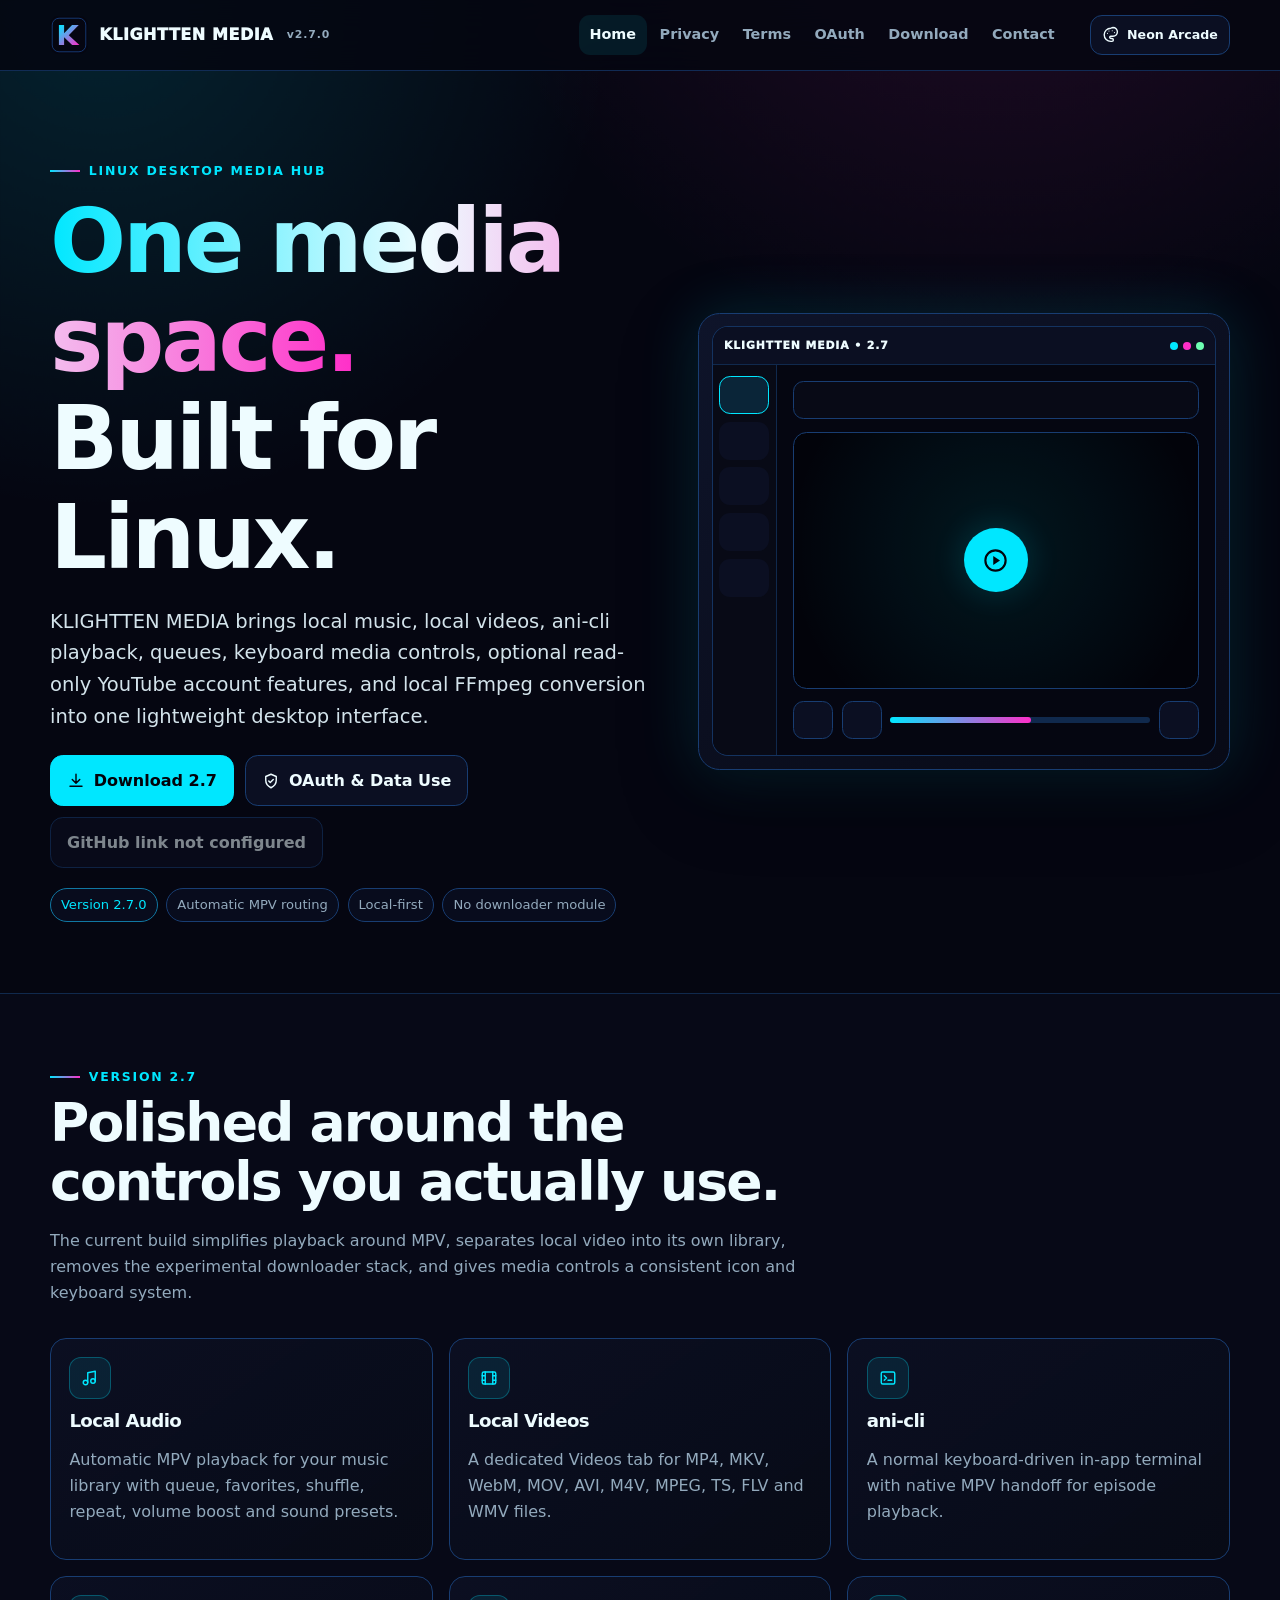
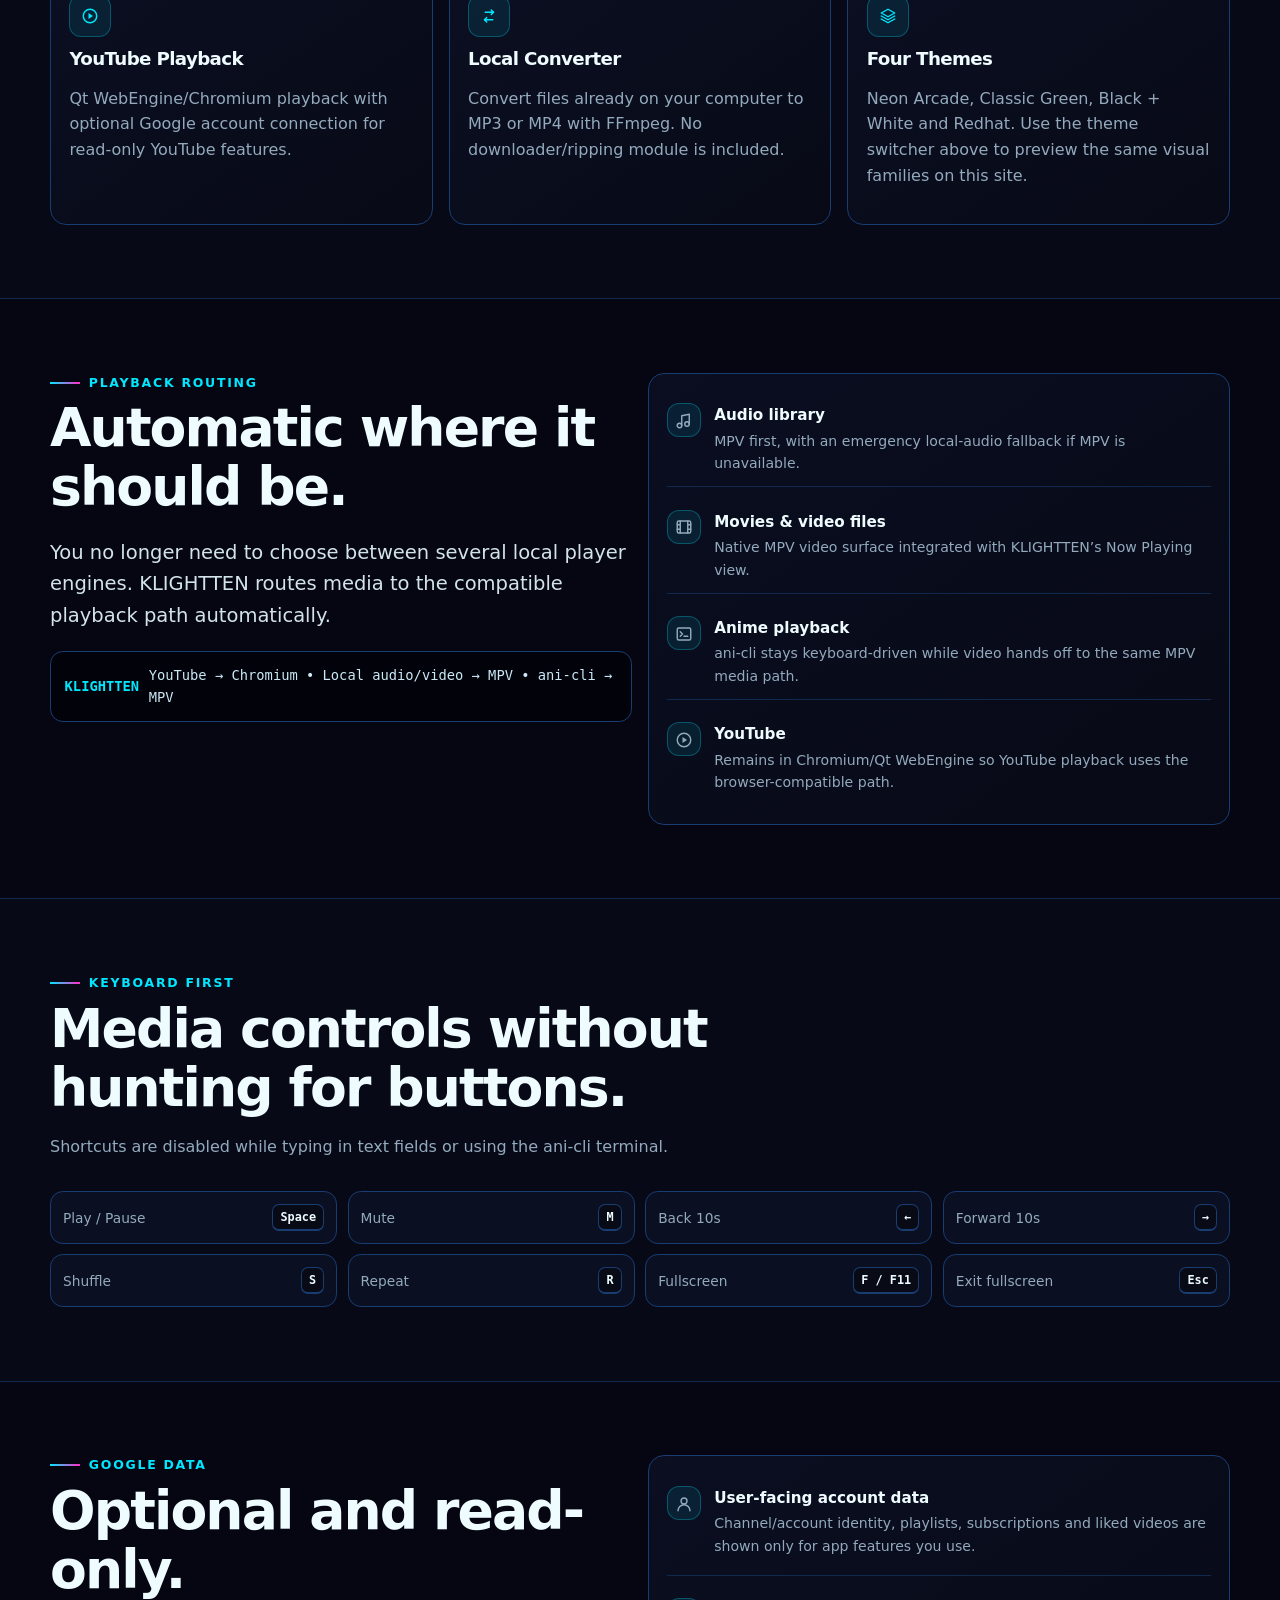
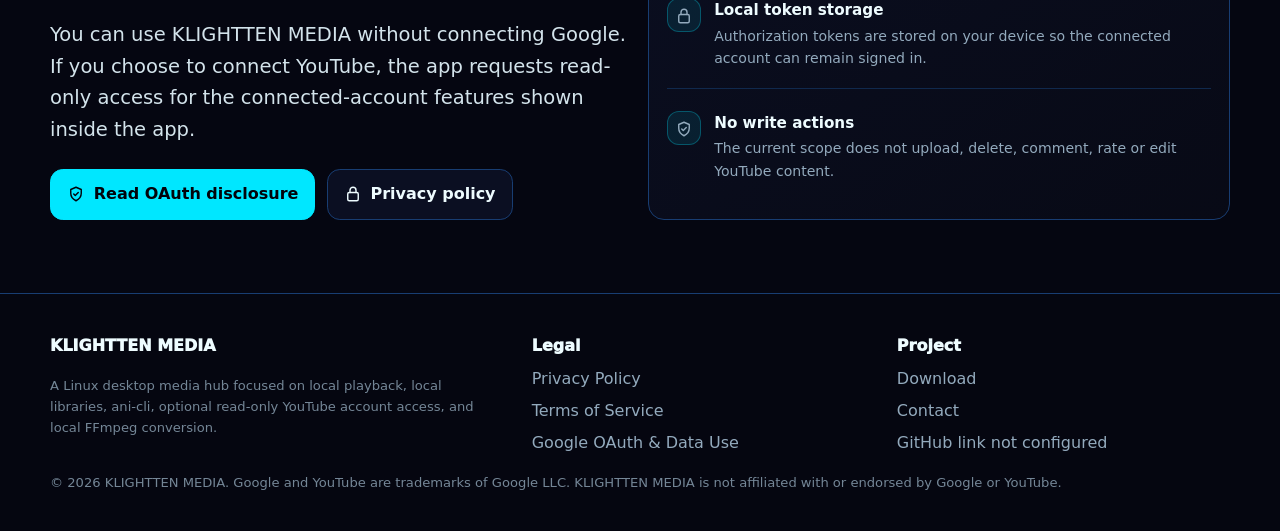
==== index.html @ 73dd24b2 "Publish KLIGHTTEN MEDIA 2.7 website" ====
<!doctype html>
<html lang="en" data-theme="neon-arcade">
<head>
  <meta charset="utf-8">
  <meta name="viewport" content="width=device-width,initial-scale=1">
  <meta name="description" content="KLIGHTTEN MEDIA 2.7 is a polished Linux desktop media hub for local audio/video, ani-cli, optional read-only YouTube account access, queues, themes and local FFmpeg conversion.">
  <meta name="theme-color" content="#00e7ff">
  <meta name="color-scheme" content="dark">
  <meta property="og:title" content="KLIGHTTEN MEDIA — Linux Desktop Media Hub">
  <meta property="og:description" content="KLIGHTTEN MEDIA 2.7 is a polished Linux desktop media hub for local audio/video, ani-cli, optional read-only YouTube account access, queues, themes and local FFmpeg conversion.">
  <meta property="og:type" content="website">
  <title>KLIGHTTEN MEDIA — Linux Desktop Media Hub</title>
  <link rel="icon" href="assets/logo.svg" type="image/svg+xml">
  <link rel="stylesheet" href="assets/style.css">
  <script src="assets/site-config.js"></script>
</head>
<body>
<a class="skip-link" href="#main">Skip to content</a>
<header class="site-header">
  <div class="container nav">
    <a class="brand" href="index.html"><img src="assets/logo.svg" alt=""><span>KLIGHTTEN MEDIA</span><small>v<span data-version>2.7.0</span></small></a>
    <nav class="nav-links" data-nav-links aria-label="Primary"><a href="index.html" aria-current="page">Home</a><a href="privacy/">Privacy</a><a href="terms/">Terms</a><a href="oauth/">OAuth</a><a href="download/">Download</a><a href="contact/">Contact</a></nav>
    <div class="header-actions">
      <div class="theme-wrap">
        <button class="theme-button" type="button" data-theme-button aria-expanded="false" aria-haspopup="true" title="Change theme">
          <span data-icon="palette"></span><span data-theme-label>Neon Arcade</span>
        </button>
        <div class="theme-menu" data-theme-menu role="radiogroup" aria-label="Website theme">
          <button class="theme-option" type="button" data-theme-option="neon-arcade" role="radio" aria-checked="true"><span class="theme-swatch" style="background:linear-gradient(135deg,#00e7ff,#ff2ec8)"></span><span><strong>Neon Arcade</strong><small>KLIGHTTEN default</small></span><span>01</span></button>
          <button class="theme-option" type="button" data-theme-option="classic-green" role="radio" aria-checked="false"><span class="theme-swatch" style="background:linear-gradient(135deg,#7dff6b,#d6ff6b)"></span><span><strong>Classic Green</strong><small>Terminal inspired</small></span><span>02</span></button>
          <button class="theme-option" type="button" data-theme-option="black-white" role="radio" aria-checked="false"><span class="theme-swatch" style="background:linear-gradient(135deg,#f5f5f5,#333)"></span><span><strong>Black + White</strong><small>Minimal contrast</small></span><span>03</span></button>
          <button class="theme-option" type="button" data-theme-option="redhat" role="radio" aria-checked="false"><span class="theme-swatch" style="background:linear-gradient(135deg,#ff4d59,#ff9c55)"></span><span><strong>Redhat</strong><small>Warm red accent</small></span><span>04</span></button>
        </div>
      </div>
      <button class="menu-btn" type="button" data-menu-button aria-label="Open navigation" aria-expanded="false"><span data-icon="menu"></span></button>
    </div>
  </div>
</header>
<main id="main">
<section class="hero">
  <div class="container hero-grid">
    <div data-reveal>
      <div class="eyebrow">Linux Desktop Media Hub</div>
      <h1><span class="gradient-text">One media space.</span><br>Built for Linux.</h1>
      <p class="lead">KLIGHTTEN MEDIA brings local music, local videos, ani-cli playback, queues, keyboard media controls, optional read-only YouTube account features, and local FFmpeg conversion into one lightweight desktop interface.</p>
      <div class="actions">
        <a class="btn primary" href="download/"><span data-icon="download"></span><span>Download 2.7</span></a>
        <a class="btn" href="oauth/"><span data-icon="shield"></span><span>OAuth &amp; Data Use</span></a>
        <a class="btn" data-github data-github-label="GitHub link not configured" aria-disabled="true"><span data-icon="github"></span><span>GitHub</span></a>
      </div>
      <div class="status-row">
        <span class="pill version">Version 2.7.0</span>
        <span class="pill">Automatic MPV routing</span>
        <span class="pill">Local-first</span>
        <span class="pill">No downloader module</span>
      </div>
    </div>
    <div class="app-preview" data-reveal aria-label="Stylized preview of KLIGHTTEN MEDIA">
      <div class="preview-window">
        <div class="preview-title"><div class="preview-brand">KLIGHTTEN MEDIA • 2.7</div><div class="preview-dots"><span></span><span></span><span></span></div></div>
        <div class="preview-body">
          <div class="preview-side"><span></span><span></span><span></span><span></span><span></span></div>
          <div class="preview-main">
            <div class="preview-search"></div>
            <div class="preview-media"><div class="preview-play"><span data-icon="play"></span></div></div>
            <div class="preview-controls"><div class="preview-control"></div><div class="preview-control"></div><div class="preview-progress"></div><div class="preview-control"></div></div>
          </div>
        </div>
      </div>
    </div>
  </div>
</section>

<section class="section alt">
  <div class="container">
    <div class="section-head" data-reveal><div class="eyebrow">Version 2.7</div><h2>Polished around the controls you actually use.</h2><p>The current build simplifies playback around MPV, separates local video into its own library, removes the experimental downloader stack, and gives media controls a consistent icon and keyboard system.</p></div>
    <div class="grid-3">
      <article class="card feature" data-reveal><div class="feature-icon"><span data-icon="music"></span></div><h3>Local Audio</h3><p>Automatic MPV playback for your music library with queue, favorites, shuffle, repeat, volume boost and sound presets.</p></article>
      <article class="card feature" data-reveal><div class="feature-icon"><span data-icon="film"></span></div><h3>Local Videos</h3><p>A dedicated Videos tab for MP4, MKV, WebM, MOV, AVI, M4V, MPEG, TS, FLV and WMV files.</p></article>
      <article class="card feature" data-reveal><div class="feature-icon"><span data-icon="terminal"></span></div><h3>ani-cli</h3><p>A normal keyboard-driven in-app terminal with native MPV handoff for episode playback.</p></article>
      <article class="card feature" data-reveal><div class="feature-icon"><span data-icon="play"></span></div><h3>YouTube Playback</h3><p>Qt WebEngine/Chromium playback with optional Google account connection for read-only YouTube features.</p></article>
      <article class="card feature" data-reveal><div class="feature-icon"><span data-icon="convert"></span></div><h3>Local Converter</h3><p>Convert files already on your computer to MP3 or MP4 with FFmpeg. No downloader/ripping module is included.</p></article>
      <article class="card feature" data-reveal><div class="feature-icon"><span data-icon="layers"></span></div><h3>Four Themes</h3><p>Neon Arcade, Classic Green, Black + White and Redhat. Use the theme switcher above to preview the same visual families on this site.</p></article>
    </div>
  </div>
</section>

<section class="section">
  <div class="container grid-2">
    <div data-reveal>
      <div class="eyebrow">Playback routing</div>
      <h2>Automatic where it should be.</h2>
      <p class="lead">You no longer need to choose between several local player engines. KLIGHTTEN routes media to the compatible playback path automatically.</p>
      <div class="command-bar"><span class="prompt">KLIGHTTEN</span><span>YouTube → Chromium • Local audio/video → MPV • ani-cli → MPV</span></div>
    </div>
    <div class="card feature-list" data-reveal>
      <div class="feature-line"><div class="mini-icon"><span data-icon="music"></span></div><div><strong>Audio library</strong><span>MPV first, with an emergency local-audio fallback if MPV is unavailable.</span></div></div>
      <div class="feature-line"><div class="mini-icon"><span data-icon="film"></span></div><div><strong>Movies &amp; video files</strong><span>Native MPV video surface integrated with KLIGHTTEN’s Now Playing view.</span></div></div>
      <div class="feature-line"><div class="mini-icon"><span data-icon="terminal"></span></div><div><strong>Anime playback</strong><span>ani-cli stays keyboard-driven while video hands off to the same MPV media path.</span></div></div>
      <div class="feature-line"><div class="mini-icon"><span data-icon="play"></span></div><div><strong>YouTube</strong><span>Remains in Chromium/Qt WebEngine so YouTube playback uses the browser-compatible path.</span></div></div>
    </div>
  </div>
</section>

<section class="section alt">
  <div class="container">
    <div class="section-head" data-reveal><div class="eyebrow">Keyboard first</div><h2>Media controls without hunting for buttons.</h2><p>Shortcuts are disabled while typing in text fields or using the ani-cli terminal.</p></div>
    <div class="keyboard-grid" data-reveal>
      <div class="key-card"><span>Play / Pause</span><kbd>Space</kbd></div>
      <div class="key-card"><span>Mute</span><kbd>M</kbd></div>
      <div class="key-card"><span>Back 10s</span><kbd>←</kbd></div>
      <div class="key-card"><span>Forward 10s</span><kbd>→</kbd></div>
      <div class="key-card"><span>Shuffle</span><kbd>S</kbd></div>
      <div class="key-card"><span>Repeat</span><kbd>R</kbd></div>
      <div class="key-card"><span>Fullscreen</span><kbd>F / F11</kbd></div>
      <div class="key-card"><span>Exit fullscreen</span><kbd>Esc</kbd></div>
    </div>
  </div>
</section>

<section class="section">
  <div class="container grid-2">
    <div data-reveal><div class="eyebrow">Google data</div><h2>Optional and read-only.</h2><p class="lead">You can use KLIGHTTEN MEDIA without connecting Google. If you choose to connect YouTube, the app requests read-only access for the connected-account features shown inside the app.</p><div class="actions"><a class="btn primary" href="oauth/"><span data-icon="shield"></span><span>Read OAuth disclosure</span></a><a class="btn" href="privacy/"><span data-icon="lock"></span><span>Privacy policy</span></a></div></div>
    <div class="card feature-list" data-reveal>
      <div class="feature-line"><div class="mini-icon"><span data-icon="user"></span></div><div><strong>User-facing account data</strong><span>Channel/account identity, playlists, subscriptions and liked videos are shown only for app features you use.</span></div></div>
      <div class="feature-line"><div class="mini-icon"><span data-icon="lock"></span></div><div><strong>Local token storage</strong><span>Authorization tokens are stored on your device so the connected account can remain signed in.</span></div></div>
      <div class="feature-line"><div class="mini-icon"><span data-icon="shield"></span></div><div><strong>No write actions</strong><span>The current scope does not upload, delete, comment, rate or edit YouTube content.</span></div></div>
    </div>
  </div>
</section>
</main>
<footer class="site-footer">
  <div class="container footer-grid">
    <div><div class="footer-title">KLIGHTTEN MEDIA</div><div class="footer-small">A Linux desktop media hub focused on local playback, local libraries, ani-cli, optional read-only YouTube account access, and local FFmpeg conversion.</div></div>
    <div><div class="footer-title">Legal</div><div class="footer-links"><a href="privacy/">Privacy Policy</a><a href="terms/">Terms of Service</a><a href="oauth/">Google OAuth &amp; Data Use</a></div></div>
    <div><div class="footer-title">Project</div><div class="footer-links"><a href="download/">Download</a><a href="contact/">Contact</a><a data-github data-github-label="GitHub link not configured" aria-disabled="true">GitHub</a></div></div>
  </div>
  <div class="container footer-small">© <span data-year></span> KLIGHTTEN MEDIA. Google and YouTube are trademarks of Google LLC. KLIGHTTEN MEDIA is not affiliated with or endorsed by Google or YouTube.</div>
</footer><script src="assets/site.js"></script>
</body>
</html>
---- assets/style.css ----
:root{
  color-scheme:dark;
  --max:1180px;
  --bg:#050611;--bg-soft:#080a16;--surface:#0b0f22;--surface-2:#0e142a;
  --text:#eefcff;--muted:#93aabd;--line:#183d72;--line-soft:#10294d;
  --accent:#00e7ff;--accent-2:#ff2ec8;--accent-fg:#02030b;
  --good:#6dffb2;--warn:#ffbd66;--danger:#ff6f91;
  --shadow:0 24px 80px rgba(0,0,0,.32);
  --glow:rgba(0,231,255,.16);
}
:root[data-theme="classic-green"]{
  --bg:#020904;--bg-soft:#061008;--surface:#08170c;--surface-2:#0b2010;
  --text:#eaffea;--muted:#8eb99a;--line:#1d6131;--line-soft:#10371c;
  --accent:#7dff6b;--accent-2:#d6ff6b;--accent-fg:#031005;--glow:rgba(125,255,107,.13)
}
:root[data-theme="black-white"]{
  color-scheme:dark;
  --bg:#050505;--bg-soft:#090909;--surface:#111;--surface-2:#171717;
  --text:#f5f5f5;--muted:#aaa;--line:#3b3b3b;--line-soft:#252525;
  --accent:#f5f5f5;--accent-2:#9b9b9b;--accent-fg:#050505;--glow:rgba(255,255,255,.08)
}
:root[data-theme="redhat"]{
  --bg:#090304;--bg-soft:#120608;--surface:#19090c;--surface-2:#220c10;
  --text:#fff1f2;--muted:#c29ba0;--line:#6f222d;--line-soft:#42151c;
  --accent:#ff4d59;--accent-2:#ff9c55;--accent-fg:#120204;--glow:rgba(255,77,89,.14)
}
*{box-sizing:border-box}
html{scroll-behavior:smooth;background:var(--bg)}
body{
  margin:0;color:var(--text);font-family:Inter,ui-sans-serif,system-ui,-apple-system,BlinkMacSystemFont,"Segoe UI",sans-serif;
  line-height:1.62;background:
    radial-gradient(circle at 78% -5%,color-mix(in srgb,var(--accent-2) 13%,transparent),transparent 34rem),
    radial-gradient(circle at 8% 0%,color-mix(in srgb,var(--accent) 13%,transparent),transparent 32rem),
    var(--bg);
  transition:background-color .22s ease,color .22s ease
}
button,input,select,textarea{font:inherit}
a{color:var(--accent);text-decoration:none}
a:hover{text-decoration:none}
img,svg{display:block}
svg{width:1.1em;height:1.1em;fill:none;stroke:currentColor;stroke-width:1.9;stroke-linecap:round;stroke-linejoin:round}
.container{width:min(var(--max),calc(100% - 2rem));margin:auto}
.skip-link{position:absolute;left:-9999px;top:0;background:var(--accent);color:var(--accent-fg);padding:.65rem .9rem;z-index:100}
.skip-link:focus{left:1rem;top:1rem}
.site-header{
  position:sticky;top:0;z-index:40;border-bottom:1px solid color-mix(in srgb,var(--line) 70%,transparent);
  background:color-mix(in srgb,var(--bg) 86%,transparent);backdrop-filter:blur(18px)
}
.nav{min-height:70px;display:flex;align-items:center;gap:1rem}
.brand{display:flex;align-items:center;gap:.7rem;color:var(--text);font-weight:950;letter-spacing:.035em;white-space:nowrap}
.brand img{width:38px;height:38px}
.brand small{font-weight:750;font-size:.68rem;color:var(--muted);letter-spacing:.08em;margin-left:.15rem}
.nav-links{margin-left:auto;display:flex;align-items:center;gap:.15rem}
.nav-links a{color:var(--muted);padding:.5rem .66rem;border-radius:.7rem;font-size:.9rem;font-weight:720}
.nav-links a:hover,.nav-links a[aria-current="page"]{background:color-mix(in srgb,var(--accent) 9%,transparent);color:var(--text)}
.header-actions{display:flex;align-items:center;gap:.55rem;margin-left:.55rem}
.icon-button,.menu-btn,.theme-button{
  border:1px solid var(--line);background:var(--surface);color:var(--text);min-height:40px;border-radius:.75rem;
  display:inline-flex;align-items:center;justify-content:center;gap:.45rem;padding:.5rem .7rem;font-weight:800;cursor:pointer
}
.icon-button:hover,.menu-btn:hover,.theme-button:hover{border-color:var(--accent);color:var(--accent)}
.menu-btn{display:none;width:42px;padding:0}
.theme-wrap{position:relative}
.theme-button span:last-child{font-size:.79rem}
.theme-menu{
  position:absolute;right:0;top:calc(100% + .6rem);width:244px;padding:.6rem;border:1px solid var(--line);
  border-radius:1rem;background:color-mix(in srgb,var(--surface) 96%,transparent);box-shadow:var(--shadow);
  display:none;z-index:60
}
.theme-menu.open{display:grid;gap:.35rem}
.theme-option{
  display:grid;grid-template-columns:24px 1fr auto;align-items:center;gap:.65rem;width:100%;padding:.62rem;
  border:1px solid transparent;border-radius:.72rem;background:transparent;color:var(--text);text-align:left;cursor:pointer
}
.theme-option:hover,.theme-option.selected{background:color-mix(in srgb,var(--accent) 9%,transparent);border-color:color-mix(in srgb,var(--accent) 32%,transparent)}
.theme-swatch{width:22px;height:22px;border-radius:.45rem;border:1px solid rgba(255,255,255,.15)}
.theme-option small{color:var(--muted)}
.hero{padding:5.6rem 0 4.4rem}
.hero-grid{display:grid;grid-template-columns:1.06fr .94fr;gap:3rem;align-items:center}
.eyebrow{display:flex;align-items:center;gap:.55rem;color:var(--accent);font-size:.78rem;font-weight:900;letter-spacing:.14em;text-transform:uppercase}
.eyebrow:before{content:"";width:30px;height:2px;background:linear-gradient(90deg,var(--accent),var(--accent-2))}
h1,h2,h3{line-height:1.1;letter-spacing:-.035em}
h1{font-size:clamp(3.25rem,7vw,6.4rem);margin:.7rem 0 1rem}
h2{font-size:clamp(2rem,4.5vw,3.35rem);margin:.4rem 0 .9rem}
h3{font-size:1.14rem;margin:.15rem 0 .45rem}
.gradient-text{background:linear-gradient(90deg,var(--accent),var(--text) 46%,var(--accent-2));-webkit-background-clip:text;background-clip:text;color:transparent}
.lead{font-size:clamp(1.02rem,2vw,1.22rem);color:color-mix(in srgb,var(--text) 70%,var(--muted));max-width:760px}
.actions{display:flex;flex-wrap:wrap;gap:.7rem;margin-top:1.45rem}
.btn{
  min-height:44px;padding:.72rem 1rem;border:1px solid var(--line);border-radius:.8rem;background:var(--surface);
  color:var(--text);font-weight:850;display:inline-flex;align-items:center;justify-content:center;gap:.55rem;transition:.16s ease
}
.btn:hover{border-color:var(--accent);color:var(--accent);transform:translateY(-1px)}
.btn.primary{background:var(--accent);border-color:var(--accent);color:var(--accent-fg)}
.btn.primary:hover{color:var(--accent-fg);filter:brightness(1.06)}
.btn.disabled,.btn[aria-disabled="true"]{opacity:.52;pointer-events:none;transform:none}
.btn svg,.feature-icon svg,.mini-icon svg{width:18px;height:18px}
.status-row{display:flex;gap:.55rem;flex-wrap:wrap;margin-top:1.2rem}
.pill{padding:.36rem .62rem;border:1px solid var(--line);border-radius:999px;color:var(--muted);font-size:.82rem;background:color-mix(in srgb,var(--surface) 72%,transparent)}
.pill.version{color:var(--accent);border-color:color-mix(in srgb,var(--accent) 34%,var(--line))}
.app-preview{
  border:1px solid var(--line);border-radius:1.35rem;padding:.8rem;background:linear-gradient(145deg,var(--surface-2),var(--bg-soft));
  box-shadow:var(--shadow),0 0 60px var(--glow);transform:perspective(1100px) rotateY(-2deg) rotateX(1deg)
}
.preview-window{overflow:hidden;border:1px solid color-mix(in srgb,var(--line) 82%,transparent);border-radius:1rem;background:var(--bg)}
.preview-title{height:38px;display:flex;align-items:center;justify-content:space-between;padding:0 .7rem;border-bottom:1px solid var(--line-soft);background:var(--surface)}
.preview-brand{font-size:.68rem;font-weight:950;letter-spacing:.08em}
.preview-dots{display:flex;gap:.3rem}.preview-dots span{width:8px;height:8px;border-radius:50%;background:var(--accent)}.preview-dots span:nth-child(2){background:var(--accent-2)}.preview-dots span:nth-child(3){background:var(--good)}
.preview-body{display:grid;grid-template-columns:64px 1fr;min-height:390px}
.preview-side{padding:.65rem .42rem;border-right:1px solid var(--line-soft);background:var(--bg-soft);display:grid;align-content:start;gap:.48rem}
.preview-side span{height:38px;border-radius:.7rem;background:var(--surface)}
.preview-side span:first-child{border:1px solid var(--accent);background:color-mix(in srgb,var(--accent) 10%,var(--surface))}
.preview-main{padding:1rem;display:grid;grid-template-rows:auto 1fr auto;gap:.8rem}
.preview-search{height:38px;border:1px solid var(--line);background:var(--bg-soft);border-radius:.65rem}
.preview-media{border:1px solid var(--line);border-radius:.85rem;background:radial-gradient(circle at 50% 45%,color-mix(in srgb,var(--accent) 9%,transparent),transparent 13rem),#02030a;display:grid;place-items:center;min-height:220px}
.preview-play{width:64px;height:64px;border-radius:50%;background:var(--accent);color:var(--accent-fg);display:grid;place-items:center;box-shadow:0 0 34px var(--glow)}
.preview-play svg{width:27px;height:27px}
.preview-controls{display:grid;grid-template-columns:40px 40px 1fr 40px;gap:.55rem;align-items:center}
.preview-control{height:38px;border:1px solid var(--line);border-radius:.65rem;background:var(--surface)}
.preview-progress{height:6px;border-radius:99px;background:var(--line-soft);position:relative}.preview-progress:after{content:"";position:absolute;inset:0 46% 0 0;border-radius:inherit;background:linear-gradient(90deg,var(--accent),var(--accent-2))}
.section{padding:4.6rem 0}
.section.alt{background:color-mix(in srgb,var(--surface) 37%,transparent);border-top:1px solid var(--line-soft);border-bottom:1px solid var(--line-soft)}
.section-head{max-width:780px;margin-bottom:2rem}
.section-head p,.card p,.muted{color:var(--muted)}
.grid-2{display:grid;grid-template-columns:repeat(2,minmax(0,1fr));gap:1rem}
.grid-3{display:grid;grid-template-columns:repeat(3,minmax(0,1fr));gap:1rem}
.grid-4{display:grid;grid-template-columns:repeat(4,minmax(0,1fr));gap:1rem}
.card{
  border:1px solid var(--line);border-radius:1rem;padding:1.15rem;background:linear-gradient(145deg,color-mix(in srgb,var(--surface) 92%,transparent),color-mix(in srgb,var(--bg-soft) 94%,transparent));
  min-width:0
}
.card.feature{transition:.16s ease}.card.feature:hover{transform:translateY(-2px);border-color:color-mix(in srgb,var(--accent) 46%,var(--line));box-shadow:0 15px 40px rgba(0,0,0,.14)}
.feature-icon,.mini-icon{width:42px;height:42px;border-radius:.75rem;display:grid;place-items:center;background:color-mix(in srgb,var(--accent) 9%,transparent);border:1px solid color-mix(in srgb,var(--accent) 28%,transparent);color:var(--accent);margin-bottom:.75rem}
.mini-icon{width:34px;height:34px;margin:0;flex:0 0 34px}
.feature-list{display:grid;gap:.7rem}
.feature-line{display:flex;gap:.8rem;align-items:flex-start;padding:.7rem 0;border-bottom:1px solid var(--line-soft)}
.feature-line:last-child{border-bottom:0}
.feature-line strong{display:block;font-size:.95rem}.feature-line span{display:block;color:var(--muted);font-size:.88rem;margin-top:.1rem}
.command-bar{display:flex;align-items:center;gap:.6rem;padding:.75rem .85rem;background:#02030a;border:1px solid var(--line);border-radius:.8rem;color:#cae8f5;font-family:"DejaVu Sans Mono",ui-monospace,monospace;font-size:.86rem;overflow:auto}
.command-bar .prompt{color:var(--accent);font-weight:900}
.keyboard-grid{display:grid;grid-template-columns:repeat(4,minmax(0,1fr));gap:.65rem}
.key-card{display:flex;align-items:center;justify-content:space-between;gap:.7rem;border:1px solid var(--line);border-radius:.8rem;padding:.75rem;background:var(--surface)}
.key-card span{color:var(--muted);font-size:.86rem}
kbd{font:850 .74rem "DejaVu Sans Mono",ui-monospace,monospace;padding:.3rem .45rem;border:1px solid var(--line);border-bottom-width:2px;border-radius:.45rem;background:var(--bg-soft);color:var(--text);white-space:nowrap}
.notice,.warning,.info{border-radius:1rem;padding:1rem 1.1rem;margin:1rem 0;border:1px solid var(--line)}
.notice{background:color-mix(in srgb,var(--good) 6%,var(--surface));border-color:color-mix(in srgb,var(--good) 28%,var(--line))}
.warning{background:color-mix(in srgb,var(--warn) 7%,var(--surface));border-color:color-mix(in srgb,var(--warn) 30%,var(--line))}
.info{background:color-mix(in srgb,var(--accent) 6%,var(--surface));border-color:color-mix(in srgb,var(--accent) 28%,var(--line))}
.page-hero{padding:4.6rem 0 2.5rem;border-bottom:1px solid var(--line-soft)}
.page-hero h1{font-size:clamp(2.8rem,7vw,5.1rem);margin:.45rem 0}
.page-hero p{max-width:790px;color:var(--muted);font-size:1.05rem}
.breadcrumb{display:flex;align-items:center;gap:.4rem;color:var(--muted);font-size:.84rem;margin-bottom:.8rem}.breadcrumb a{color:var(--muted)}.breadcrumb a:hover{color:var(--accent)}
.prose{max-width:880px;margin:0 auto;padding:3rem 0 5rem}
.prose h2{margin-top:2.45rem;font-size:1.75rem}
.prose h3{margin-top:1.55rem}
.prose p,.prose li{color:color-mix(in srgb,var(--text) 72%,var(--muted))}
.prose strong{color:var(--text)}
.prose a{text-decoration:underline;text-decoration-color:color-mix(in srgb,var(--accent) 45%,transparent);text-underline-offset:3px}
.prose ul,.prose ol{padding-left:1.35rem}
.meta{display:flex;gap:.55rem;flex-wrap:wrap;margin-top:1rem}
.table-wrap{overflow:auto;border:1px solid var(--line);border-radius:.9rem}
table{width:100%;border-collapse:collapse;min-width:680px}
th,td{text-align:left;padding:.82rem;border-bottom:1px solid var(--line-soft);vertical-align:top}
th{background:var(--surface);font-size:.86rem}td{color:var(--muted)}
.download-hero-card{display:grid;grid-template-columns:1fr auto;gap:1rem;align-items:center;padding:1.25rem;border:1px solid var(--line);border-radius:1rem;background:var(--surface)}
.download-meta{display:flex;gap:.45rem;flex-wrap:wrap;margin-top:.65rem}
.hash-row{display:grid;grid-template-columns:1fr auto;gap:.6rem;align-items:center;margin-top:.8rem}
.hash{overflow:auto;padding:.65rem .75rem;border:1px solid var(--line);border-radius:.65rem;background:#02030a;color:var(--muted);font:.72rem "DejaVu Sans Mono",ui-monospace,monospace;white-space:nowrap}
.site-footer{border-top:1px solid var(--line);padding:2.4rem 0;background:color-mix(in srgb,var(--bg) 94%,#000)}
.footer-grid{display:grid;grid-template-columns:1.35fr 1fr 1fr;gap:2rem}
.footer-title{font-weight:950;margin-bottom:.45rem}.footer-links{display:grid;gap:.38rem}.footer-links a{color:var(--muted)}.footer-links a:hover{color:var(--accent)}
.footer-small{color:color-mix(in srgb,var(--muted) 78%,transparent);font-size:.82rem;margin-top:1rem}
[data-reveal]{opacity:0;transform:translateY(12px);transition:opacity .45s ease,transform .45s ease}
[data-reveal].revealed{opacity:1;transform:none}
code{font-family:"DejaVu Sans Mono",ui-monospace,monospace;color:color-mix(in srgb,var(--accent) 86%,var(--text))}
pre{background:#02030a;border:1px solid var(--line);border-radius:.85rem;padding:1rem;overflow:auto;color:#cae8f5}
hr{border:0;border-top:1px solid var(--line-soft);margin:2rem 0}
@media(max-width:980px){
  .hero-grid,.grid-4{grid-template-columns:1fr 1fr}
  .grid-3{grid-template-columns:1fr 1fr}
  .nav-links{display:none;position:absolute;top:70px;left:1rem;right:1rem;padding:.7rem;border:1px solid var(--line);border-radius:1rem;background:var(--surface);box-shadow:var(--shadow)}
  .nav-links.open{display:grid}
  .nav-links a{padding:.7rem}
  .menu-btn{display:inline-flex}
  .header-actions{margin-left:auto}
  .theme-button span:last-child{display:none}
  .keyboard-grid{grid-template-columns:1fr 1fr}
}
@media(max-width:680px){
  .container{width:calc(100% - 1.2rem)}
  .hero{padding:4rem 0 3rem}
  .hero-grid,.grid-2,.grid-3,.grid-4,.footer-grid{grid-template-columns:1fr}
  .app-preview{transform:none}
  .preview-body{grid-template-columns:52px 1fr;min-height:320px}
  .preview-media{min-height:175px}
  .keyboard-grid{grid-template-columns:1fr}
  .download-hero-card,.hash-row{grid-template-columns:1fr}
  .actions .btn{flex:1 1 100%}
  .brand small{display:none}
  h1{font-size:3.15rem}
}
@media(prefers-reduced-motion:reduce){
  *,*::before,*::after{scroll-behavior:auto!important;transition-duration:.01ms!important;animation-duration:.01ms!important}
  [data-reveal]{opacity:1;transform:none}
}
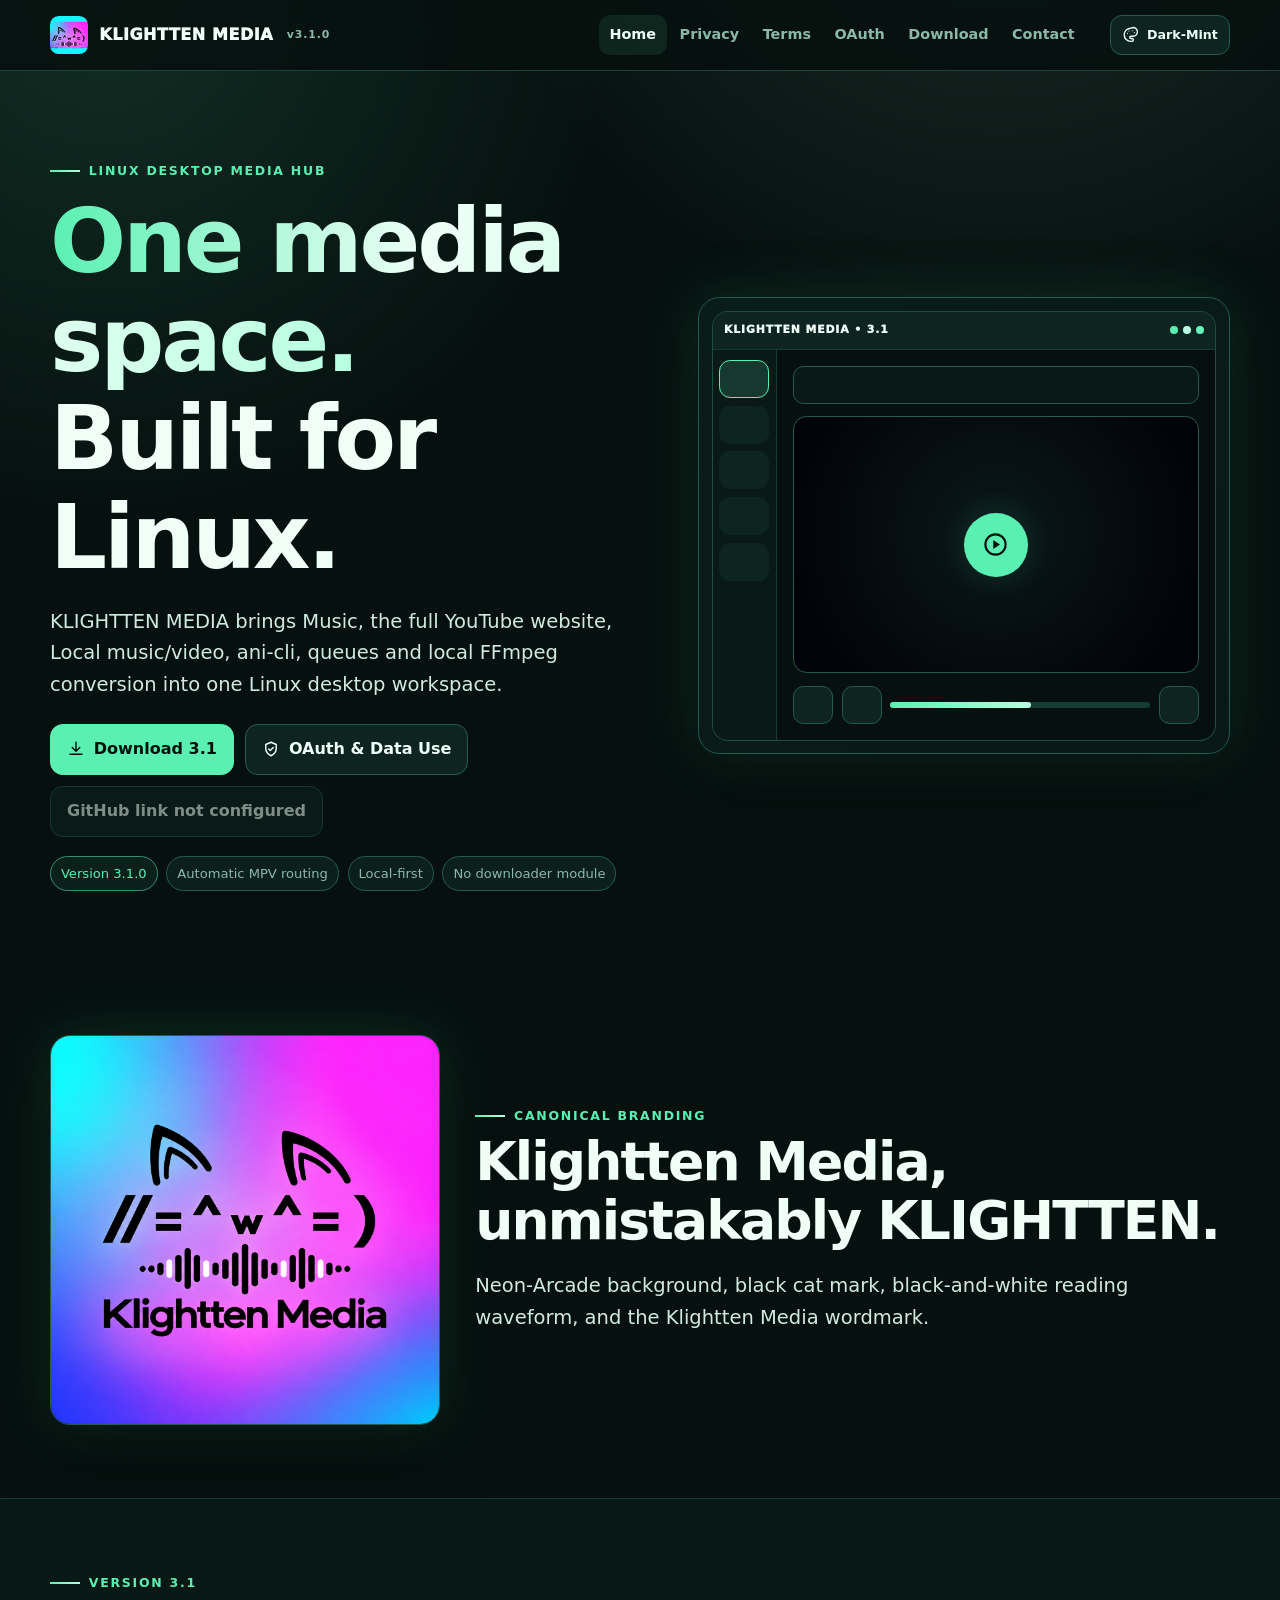
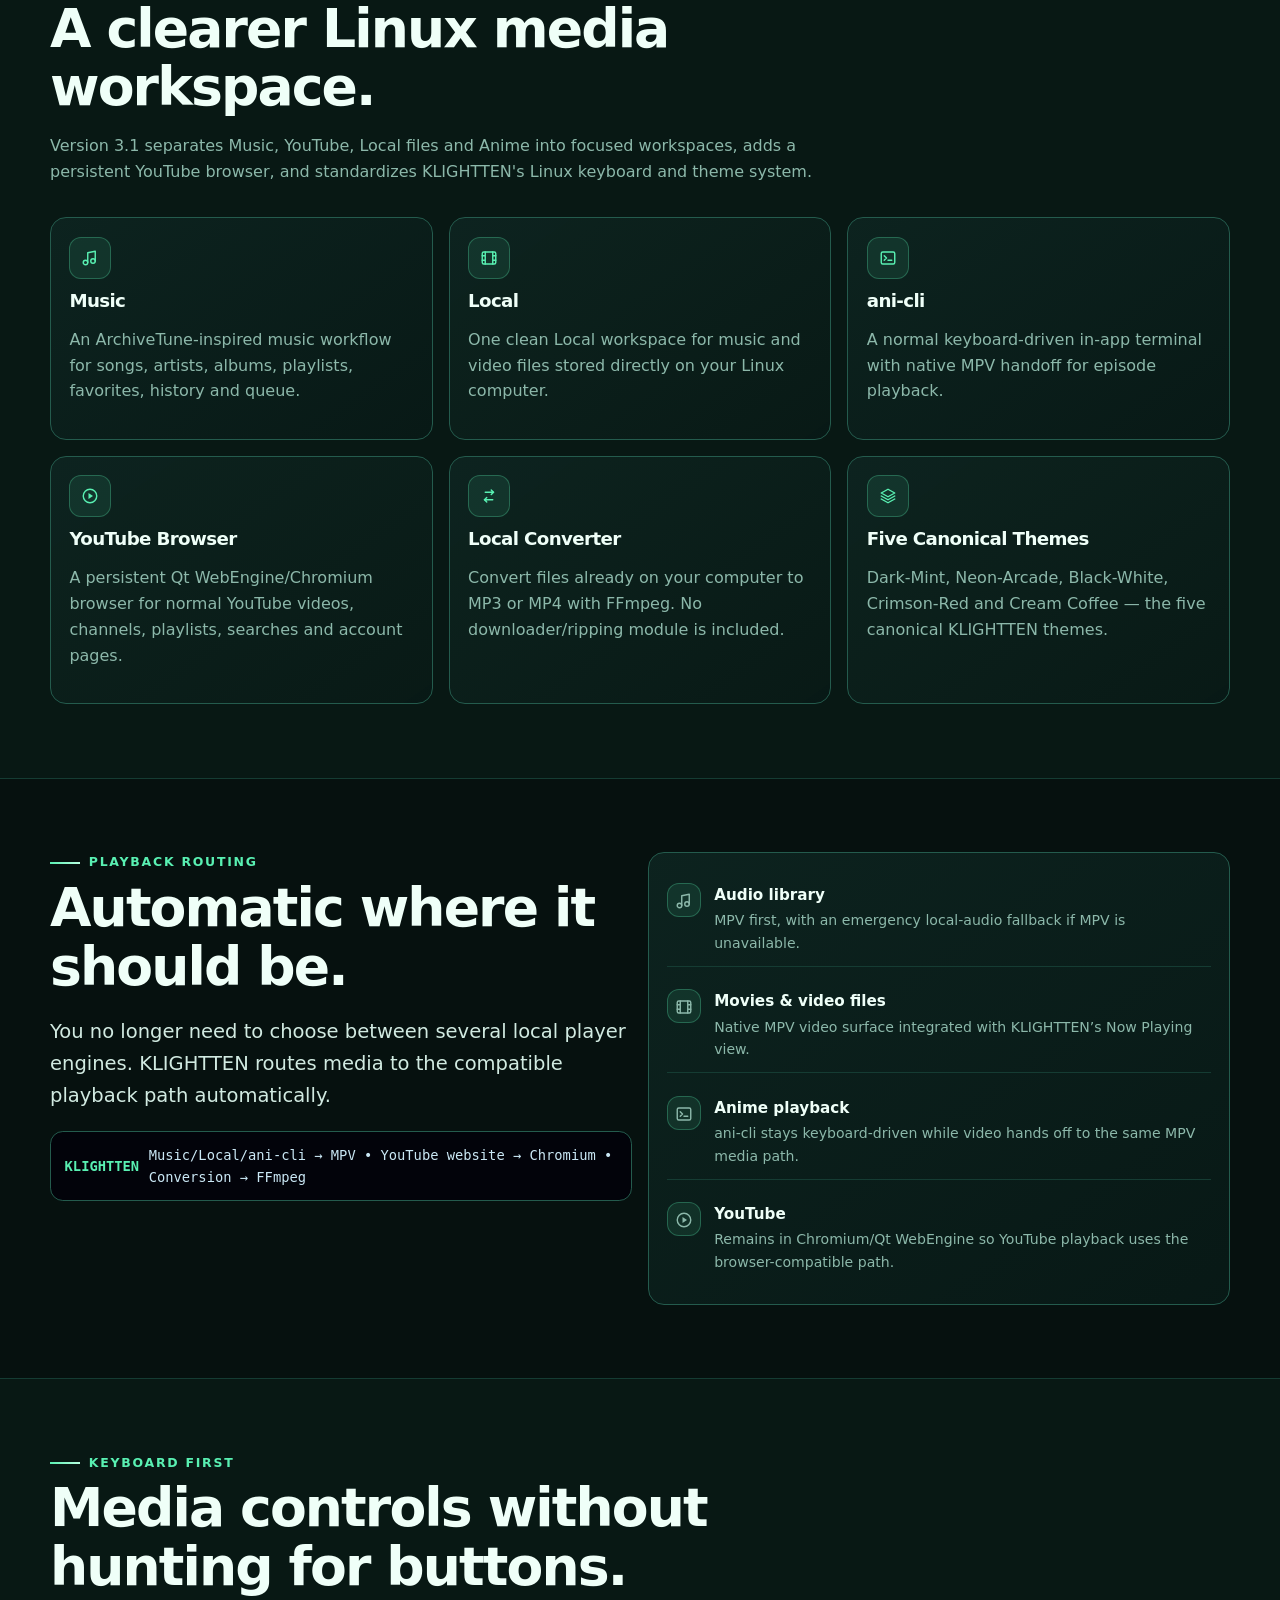
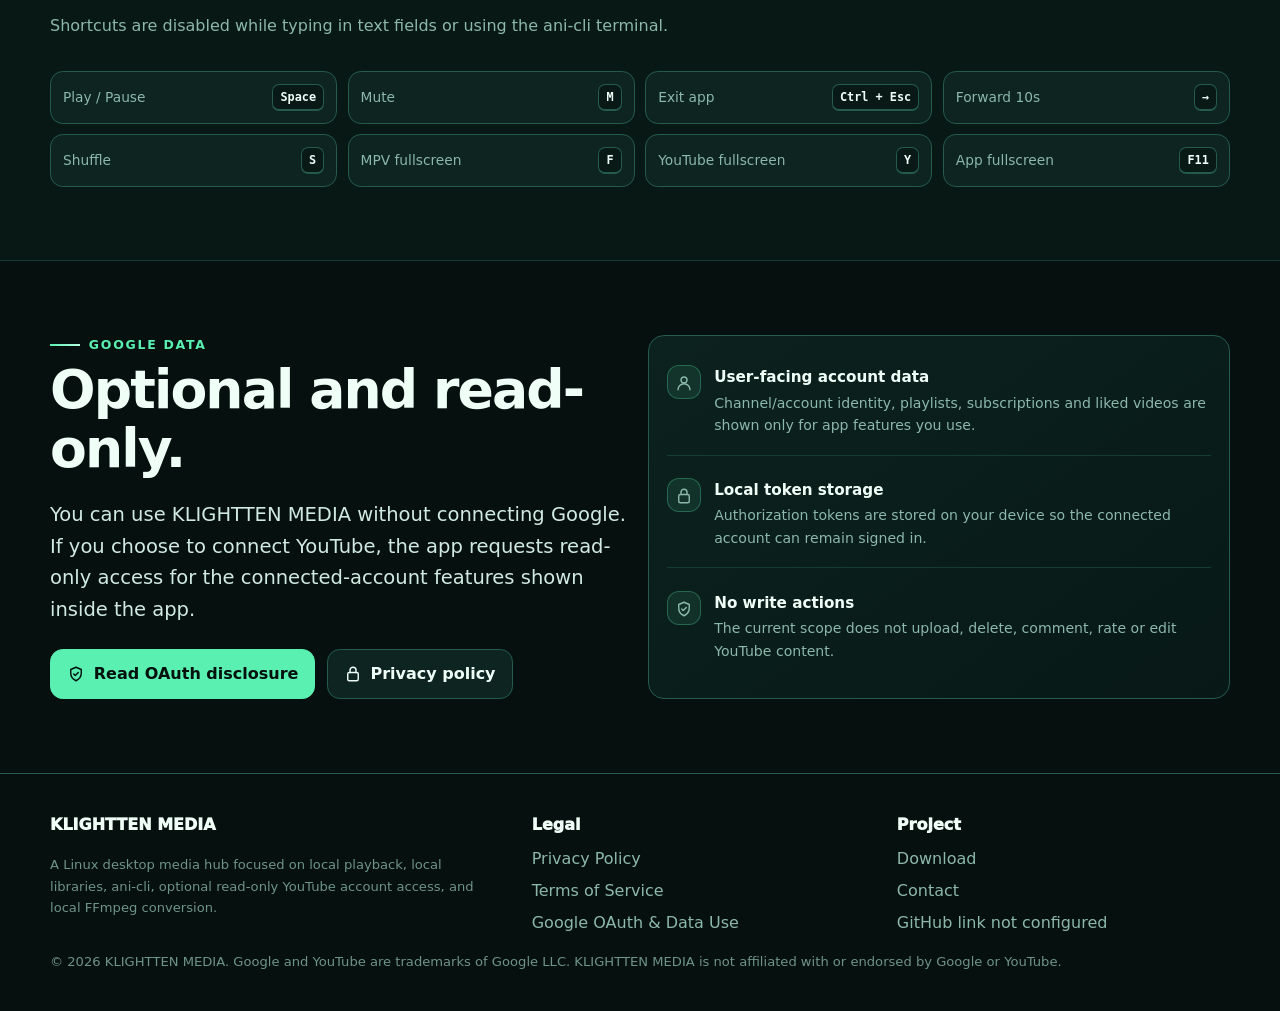
==== commit 30fe564a: "Update KLIGHTTEN MEDIA website to 3.1" ====
--- a/index.html
+++ b/index.html
@@ -1,13 +1,13 @@
 <!doctype html>
-<html lang="en" data-theme="neon-arcade">
+<html lang="en" data-theme="dark-mint">
 <head>
   <meta charset="utf-8">
   <meta name="viewport" content="width=device-width,initial-scale=1">
-  <meta name="description" content="KLIGHTTEN MEDIA 2.7 is a polished Linux desktop media hub for local audio/video, ani-cli, optional read-only YouTube account access, queues, themes and local FFmpeg conversion.">
+  <meta name="description" content="KLIGHTTEN MEDIA 3.1 is a Linux-only media workspace with a music-first library, persistent YouTube browser, local media, ani-cli, MPV and FFmpeg.">
   <meta name="theme-color" content="#00e7ff">
   <meta name="color-scheme" content="dark">
   <meta property="og:title" content="KLIGHTTEN MEDIA — Linux Desktop Media Hub">
-  <meta property="og:description" content="KLIGHTTEN MEDIA 2.7 is a polished Linux desktop media hub for local audio/video, ani-cli, optional read-only YouTube account access, queues, themes and local FFmpeg conversion.">
+  <meta property="og:description" content="KLIGHTTEN MEDIA 3.1 is a Linux-only media workspace with a music-first library, persistent YouTube browser, local media, ani-cli, MPV and FFmpeg.">
   <meta property="og:type" content="website">
   <title>KLIGHTTEN MEDIA — Linux Desktop Media Hub</title>
   <link rel="icon" href="assets/logo.svg" type="image/svg+xml">
@@ -18,7 +18,7 @@
 <a class="skip-link" href="#main">Skip to content</a>
 <header class="site-header">
   <div class="container nav">
-    <a class="brand" href="index.html"><img src="assets/logo.svg" alt=""><span>KLIGHTTEN MEDIA</span><small>v<span data-version>2.7.0</span></small></a>
+    <a class="brand" href="index.html"><img src="assets/logo-256.png" alt=""><span>KLIGHTTEN MEDIA</span><small>v<span data-version>3.1.0</span></small></a>
     <nav class="nav-links" data-nav-links aria-label="Primary"><a href="index.html" aria-current="page">Home</a><a href="privacy/">Privacy</a><a href="terms/">Terms</a><a href="oauth/">OAuth</a><a href="download/">Download</a><a href="contact/">Contact</a></nav>
     <div class="header-actions">
       <div class="theme-wrap">
@@ -26,10 +26,11 @@
           <span data-icon="palette"></span><span data-theme-label>Neon Arcade</span>
         </button>
         <div class="theme-menu" data-theme-menu role="radiogroup" aria-label="Website theme">
-          <button class="theme-option" type="button" data-theme-option="neon-arcade" role="radio" aria-checked="true"><span class="theme-swatch" style="background:linear-gradient(135deg,#00e7ff,#ff2ec8)"></span><span><strong>Neon Arcade</strong><small>KLIGHTTEN default</small></span><span>01</span></button>
-          <button class="theme-option" type="button" data-theme-option="classic-green" role="radio" aria-checked="false"><span class="theme-swatch" style="background:linear-gradient(135deg,#7dff6b,#d6ff6b)"></span><span><strong>Classic Green</strong><small>Terminal inspired</small></span><span>02</span></button>
-          <button class="theme-option" type="button" data-theme-option="black-white" role="radio" aria-checked="false"><span class="theme-swatch" style="background:linear-gradient(135deg,#f5f5f5,#333)"></span><span><strong>Black + White</strong><small>Minimal contrast</small></span><span>03</span></button>
-          <button class="theme-option" type="button" data-theme-option="redhat" role="radio" aria-checked="false"><span class="theme-swatch" style="background:linear-gradient(135deg,#ff4d59,#ff9c55)"></span><span><strong>Redhat</strong><small>Warm red accent</small></span><span>04</span></button>
+          <button class="theme-option" type="button" data-theme-option="dark-mint" role="radio" aria-checked="true"><span class="theme-swatch" style="background:linear-gradient(135deg,#59f0b2,#b7ffe0)"></span><span><strong>Dark-Mint</strong><small>Canonical KLIGHTTEN</small></span><span>01</span></button>
+          <button class="theme-option" type="button" data-theme-option="neon-arcade" role="radio" aria-checked="false"><span class="theme-swatch" style="background:linear-gradient(135deg,#00e7ff,#ff2ec8)"></span><span><strong>Neon-Arcade</strong><small>// = ^ w ^ = )</small></span><span>02</span></button>
+          <button class="theme-option" type="button" data-theme-option="black-white" role="radio" aria-checked="false"><span class="theme-swatch" style="background:linear-gradient(135deg,#f5f5f5,#333)"></span><span><strong>Black-White</strong><small>Canonical KLIGHTTEN</small></span><span>03</span></button>
+          <button class="theme-option" type="button" data-theme-option="crimson-red" role="radio" aria-checked="false"><span class="theme-swatch" style="background:linear-gradient(135deg,#e11d48,#ff667f)"></span><span><strong>Crimson-Red</strong><small>Canonical KLIGHTTEN</small></span><span>04</span></button>
+          <button class="theme-option" type="button" data-theme-option="cream-coffee" role="radio" aria-checked="false"><span class="theme-swatch" style="background:linear-gradient(135deg,#ead4b0,#a8754f)"></span><span><strong>Cream Coffee</strong><small>Canonical KLIGHTTEN</small></span><span>05</span></button>
         </div>
       </div>
       <button class="menu-btn" type="button" data-menu-button aria-label="Open navigation" aria-expanded="false"><span data-icon="menu"></span></button>
@@ -42,14 +43,14 @@
     <div data-reveal>
       <div class="eyebrow">Linux Desktop Media Hub</div>
       <h1><span class="gradient-text">One media space.</span><br>Built for Linux.</h1>
-      <p class="lead">KLIGHTTEN MEDIA brings local music, local videos, ani-cli playback, queues, keyboard media controls, optional read-only YouTube account features, and local FFmpeg conversion into one lightweight desktop interface.</p>
+      <p class="lead">KLIGHTTEN MEDIA brings Music, the full YouTube website, Local music/video, ani-cli, queues and local FFmpeg conversion into one Linux desktop workspace.</p>
       <div class="actions">
-        <a class="btn primary" href="download/"><span data-icon="download"></span><span>Download 2.7</span></a>
+        <a class="btn primary" href="download/"><span data-icon="download"></span><span>Download 3.1</span></a>
         <a class="btn" href="oauth/"><span data-icon="shield"></span><span>OAuth &amp; Data Use</span></a>
         <a class="btn" data-github data-github-label="GitHub link not configured" aria-disabled="true"><span data-icon="github"></span><span>GitHub</span></a>
       </div>
       <div class="status-row">
-        <span class="pill version">Version 2.7.0</span>
+        <span class="pill version">Version 3.1.0</span>
         <span class="pill">Automatic MPV routing</span>
         <span class="pill">Local-first</span>
         <span class="pill">No downloader module</span>
@@ -57,7 +58,7 @@
     </div>
     <div class="app-preview" data-reveal aria-label="Stylized preview of KLIGHTTEN MEDIA">
       <div class="preview-window">
-        <div class="preview-title"><div class="preview-brand">KLIGHTTEN MEDIA • 2.7</div><div class="preview-dots"><span></span><span></span><span></span></div></div>
+        <div class="preview-title"><div class="preview-brand">KLIGHTTEN MEDIA • 3.1</div><div class="preview-dots"><span></span><span></span><span></span></div></div>
         <div class="preview-body">
           <div class="preview-side"><span></span><span></span><span></span><span></span><span></span></div>
           <div class="preview-main">
@@ -71,16 +72,23 @@
   </div>
 </section>
 
+<section class="section brand-section">
+<div class="container brand-showcase" data-reveal>
+<img src="assets/logo-brand.png" alt="KLIGHTTEN MEDIA canonical Neon-Arcade logo">
+<div><div class="eyebrow">Canonical Branding</div><h2>Klightten Media, unmistakably KLIGHTTEN.</h2>
+<p class="lead">Neon-Arcade background, black cat mark, black-and-white reading waveform, and the Klightten Media wordmark.</p></div>
+</div></section>
+
 <section class="section alt">
   <div class="container">
-    <div class="section-head" data-reveal><div class="eyebrow">Version 2.7</div><h2>Polished around the controls you actually use.</h2><p>The current build simplifies playback around MPV, separates local video into its own library, removes the experimental downloader stack, and gives media controls a consistent icon and keyboard system.</p></div>
+    <div class="section-head" data-reveal><div class="eyebrow">Version 3.1</div><h2>A clearer Linux media workspace.</h2><p>Version 3.1 separates Music, YouTube, Local files and Anime into focused workspaces, adds a persistent YouTube browser, and standardizes KLIGHTTEN's Linux keyboard and theme system.</p></div>
     <div class="grid-3">
-      <article class="card feature" data-reveal><div class="feature-icon"><span data-icon="music"></span></div><h3>Local Audio</h3><p>Automatic MPV playback for your music library with queue, favorites, shuffle, repeat, volume boost and sound presets.</p></article>
-      <article class="card feature" data-reveal><div class="feature-icon"><span data-icon="film"></span></div><h3>Local Videos</h3><p>A dedicated Videos tab for MP4, MKV, WebM, MOV, AVI, M4V, MPEG, TS, FLV and WMV files.</p></article>
+      <article class="card feature" data-reveal><div class="feature-icon"><span data-icon="music"></span></div><h3>Music</h3><p>An ArchiveTune-inspired music workflow for songs, artists, albums, playlists, favorites, history and queue.</p></article>
+      <article class="card feature" data-reveal><div class="feature-icon"><span data-icon="film"></span></div><h3>Local</h3><p>One clean Local workspace for music and video files stored directly on your Linux computer.</p></article>
       <article class="card feature" data-reveal><div class="feature-icon"><span data-icon="terminal"></span></div><h3>ani-cli</h3><p>A normal keyboard-driven in-app terminal with native MPV handoff for episode playback.</p></article>
-      <article class="card feature" data-reveal><div class="feature-icon"><span data-icon="play"></span></div><h3>YouTube Playback</h3><p>Qt WebEngine/Chromium playback with optional Google account connection for read-only YouTube features.</p></article>
+      <article class="card feature" data-reveal><div class="feature-icon"><span data-icon="play"></span></div><h3>YouTube Browser</h3><p>A persistent Qt WebEngine/Chromium browser for normal YouTube videos, channels, playlists, searches and account pages.</p></article>
       <article class="card feature" data-reveal><div class="feature-icon"><span data-icon="convert"></span></div><h3>Local Converter</h3><p>Convert files already on your computer to MP3 or MP4 with FFmpeg. No downloader/ripping module is included.</p></article>
-      <article class="card feature" data-reveal><div class="feature-icon"><span data-icon="layers"></span></div><h3>Four Themes</h3><p>Neon Arcade, Classic Green, Black + White and Redhat. Use the theme switcher above to preview the same visual families on this site.</p></article>
+      <article class="card feature" data-reveal><div class="feature-icon"><span data-icon="layers"></span></div><h3>Five Canonical Themes</h3><p>Dark-Mint, Neon-Arcade, Black-White, Crimson-Red and Cream Coffee — the five canonical KLIGHTTEN themes.</p></article>
     </div>
   </div>
 </section>
@@ -91,7 +99,7 @@
       <div class="eyebrow">Playback routing</div>
       <h2>Automatic where it should be.</h2>
       <p class="lead">You no longer need to choose between several local player engines. KLIGHTTEN routes media to the compatible playback path automatically.</p>
-      <div class="command-bar"><span class="prompt">KLIGHTTEN</span><span>YouTube → Chromium • Local audio/video → MPV • ani-cli → MPV</span></div>
+      <div class="command-bar"><span class="prompt">KLIGHTTEN</span><span>Music/Local/ani-cli → MPV • YouTube website → Chromium • Conversion → FFmpeg</span></div>
     </div>
     <div class="card feature-list" data-reveal>
       <div class="feature-line"><div class="mini-icon"><span data-icon="music"></span></div><div><strong>Audio library</strong><span>MPV first, with an emergency local-audio fallback if MPV is unavailable.</span></div></div>
@@ -108,12 +116,12 @@
     <div class="keyboard-grid" data-reveal>
       <div class="key-card"><span>Play / Pause</span><kbd>Space</kbd></div>
       <div class="key-card"><span>Mute</span><kbd>M</kbd></div>
-      <div class="key-card"><span>Back 10s</span><kbd>←</kbd></div>
+      <div class="key-card"><span>Exit app</span><kbd>Ctrl + Esc</kbd></div>
       <div class="key-card"><span>Forward 10s</span><kbd>→</kbd></div>
       <div class="key-card"><span>Shuffle</span><kbd>S</kbd></div>
-      <div class="key-card"><span>Repeat</span><kbd>R</kbd></div>
-      <div class="key-card"><span>Fullscreen</span><kbd>F / F11</kbd></div>
-      <div class="key-card"><span>Exit fullscreen</span><kbd>Esc</kbd></div>
+      <div class="key-card"><span>MPV fullscreen</span><kbd>F</kbd></div>
+      <div class="key-card"><span>YouTube fullscreen</span><kbd>Y</kbd></div>
+      <div class="key-card"><span>App fullscreen</span><kbd>F11</kbd></div>
     </div>
   </div>
 </section>
--- a/assets/style.css
+++ b/assets/style.css
@@ -1,29 +1,11 @@
-:root{
-  color-scheme:dark;
-  --max:1180px;
-  --bg:#050611;--bg-soft:#080a16;--surface:#0b0f22;--surface-2:#0e142a;
-  --text:#eefcff;--muted:#93aabd;--line:#183d72;--line-soft:#10294d;
-  --accent:#00e7ff;--accent-2:#ff2ec8;--accent-fg:#02030b;
-  --good:#6dffb2;--warn:#ffbd66;--danger:#ff6f91;
-  --shadow:0 24px 80px rgba(0,0,0,.32);
-  --glow:rgba(0,231,255,.16);
+ :root{
+  color-scheme:dark;--max:1180px;--bg:#06110f;--bg-soft:#081916;--surface:#0d2420;--surface-2:#0a1c19;--text:#effff8;--muted:#8cb8aa;--line:#245b4d;--line-soft:#153c33;--accent:#59f0b2;--accent-2:#b7ffe0;--accent-fg:#03110d;--good:#66f7ba;--warn:#e9c37f;--danger:#ff6e8d;--shadow:0 24px 80px rgba(0,0,0,.32);--glow:rgba(89,240,178,.14)
 }
-:root[data-theme="classic-green"]{
-  --bg:#020904;--bg-soft:#061008;--surface:#08170c;--surface-2:#0b2010;
-  --text:#eaffea;--muted:#8eb99a;--line:#1d6131;--line-soft:#10371c;
-  --accent:#7dff6b;--accent-2:#d6ff6b;--accent-fg:#031005;--glow:rgba(125,255,107,.13)
-}
-:root[data-theme="black-white"]{
-  color-scheme:dark;
-  --bg:#050505;--bg-soft:#090909;--surface:#111;--surface-2:#171717;
-  --text:#f5f5f5;--muted:#aaa;--line:#3b3b3b;--line-soft:#252525;
-  --accent:#f5f5f5;--accent-2:#9b9b9b;--accent-fg:#050505;--glow:rgba(255,255,255,.08)
-}
-:root[data-theme="redhat"]{
-  --bg:#090304;--bg-soft:#120608;--surface:#19090c;--surface-2:#220c10;
-  --text:#fff1f2;--muted:#c29ba0;--line:#6f222d;--line-soft:#42151c;
-  --accent:#ff4d59;--accent-2:#ff9c55;--accent-fg:#120204;--glow:rgba(255,77,89,.14)
-}
+:root[data-theme="dark-mint"]{--bg:#06110f;--bg-soft:#081916;--surface:#0d2420;--surface-2:#0a1c19;--text:#effff8;--muted:#8cb8aa;--line:#245b4d;--line-soft:#153c33;--accent:#59f0b2;--accent-2:#b7ffe0;--accent-fg:#03110d;--glow:rgba(89,240,178,.14)}
+:root[data-theme="neon-arcade"]{--bg:#050611;--bg-soft:#080a16;--surface:#0b0f22;--surface-2:#0e142a;--text:#eefcff;--muted:#93aabd;--line:#183d72;--line-soft:#10294d;--accent:#00e7ff;--accent-2:#ff2ec8;--accent-fg:#02030b;--glow:rgba(0,231,255,.16)}
+:root[data-theme="black-white"]{--bg:#050505;--bg-soft:#090909;--surface:#111;--surface-2:#171717;--text:#f5f5f5;--muted:#aaa;--line:#3b3b3b;--line-soft:#252525;--accent:#f5f5f5;--accent-2:#9b9b9b;--accent-fg:#050505;--glow:rgba(255,255,255,.08)}
+:root[data-theme="crimson-red"]{--bg:#100507;--bg-soft:#18080b;--surface:#260d12;--surface-2:#17080b;--text:#fff1f4;--muted:#bd8c98;--line:#6f2030;--line-soft:#43131e;--accent:#e11d48;--accent-2:#ff667f;--accent-fg:#fff;--glow:rgba(225,29,72,.15)}
+:root[data-theme="cream-coffee"]{--bg:#16110d;--bg-soft:#211811;--surface:#302319;--surface-2:#241a13;--text:#fff7e9;--muted:#baa991;--line:#6d513c;--line-soft:#463225;--accent:#ead4b0;--accent-2:#a8754f;--accent-fg:#22160e;--glow:rgba(234,212,176,.12)}
 *{box-sizing:border-box}
 html{scroll-behavior:smooth;background:var(--bg)}
 body{
@@ -203,3 +185,8 @@
   *,*::before,*::after{scroll-behavior:auto!important;transition-duration:.01ms!important;animation-duration:.01ms!important}
   [data-reveal]{opacity:1;transform:none}
 }
+
+.brand img{border-radius:.55rem;object-fit:cover;background:#111}
+.brand-showcase{display:grid;grid-template-columns:minmax(240px,390px) 1fr;gap:2.2rem;align-items:center}
+.brand-showcase>img{width:100%;border-radius:1.25rem;border:1px solid var(--line);box-shadow:var(--shadow),0 0 55px var(--glow)}
+@media(max-width:780px){.brand-showcase{grid-template-columns:1fr}.brand-showcase>img{max-width:420px;margin:auto}}
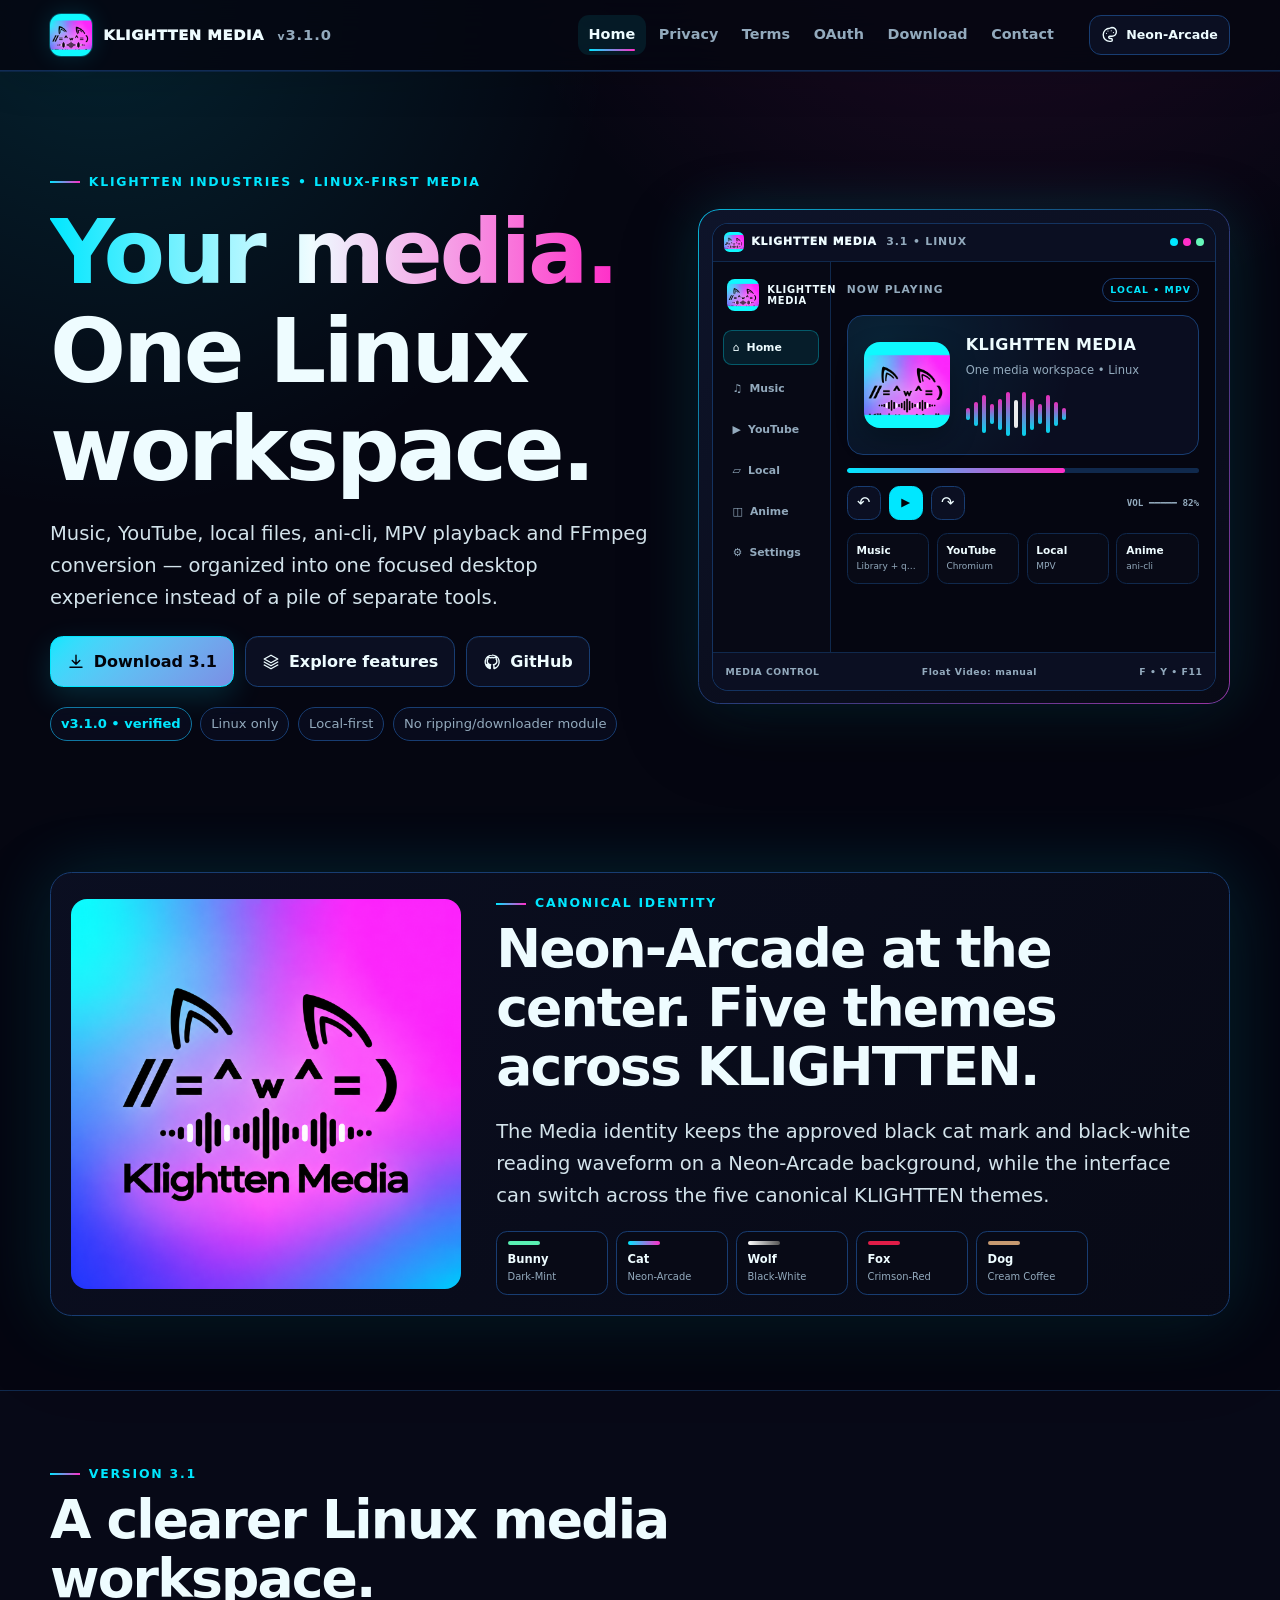
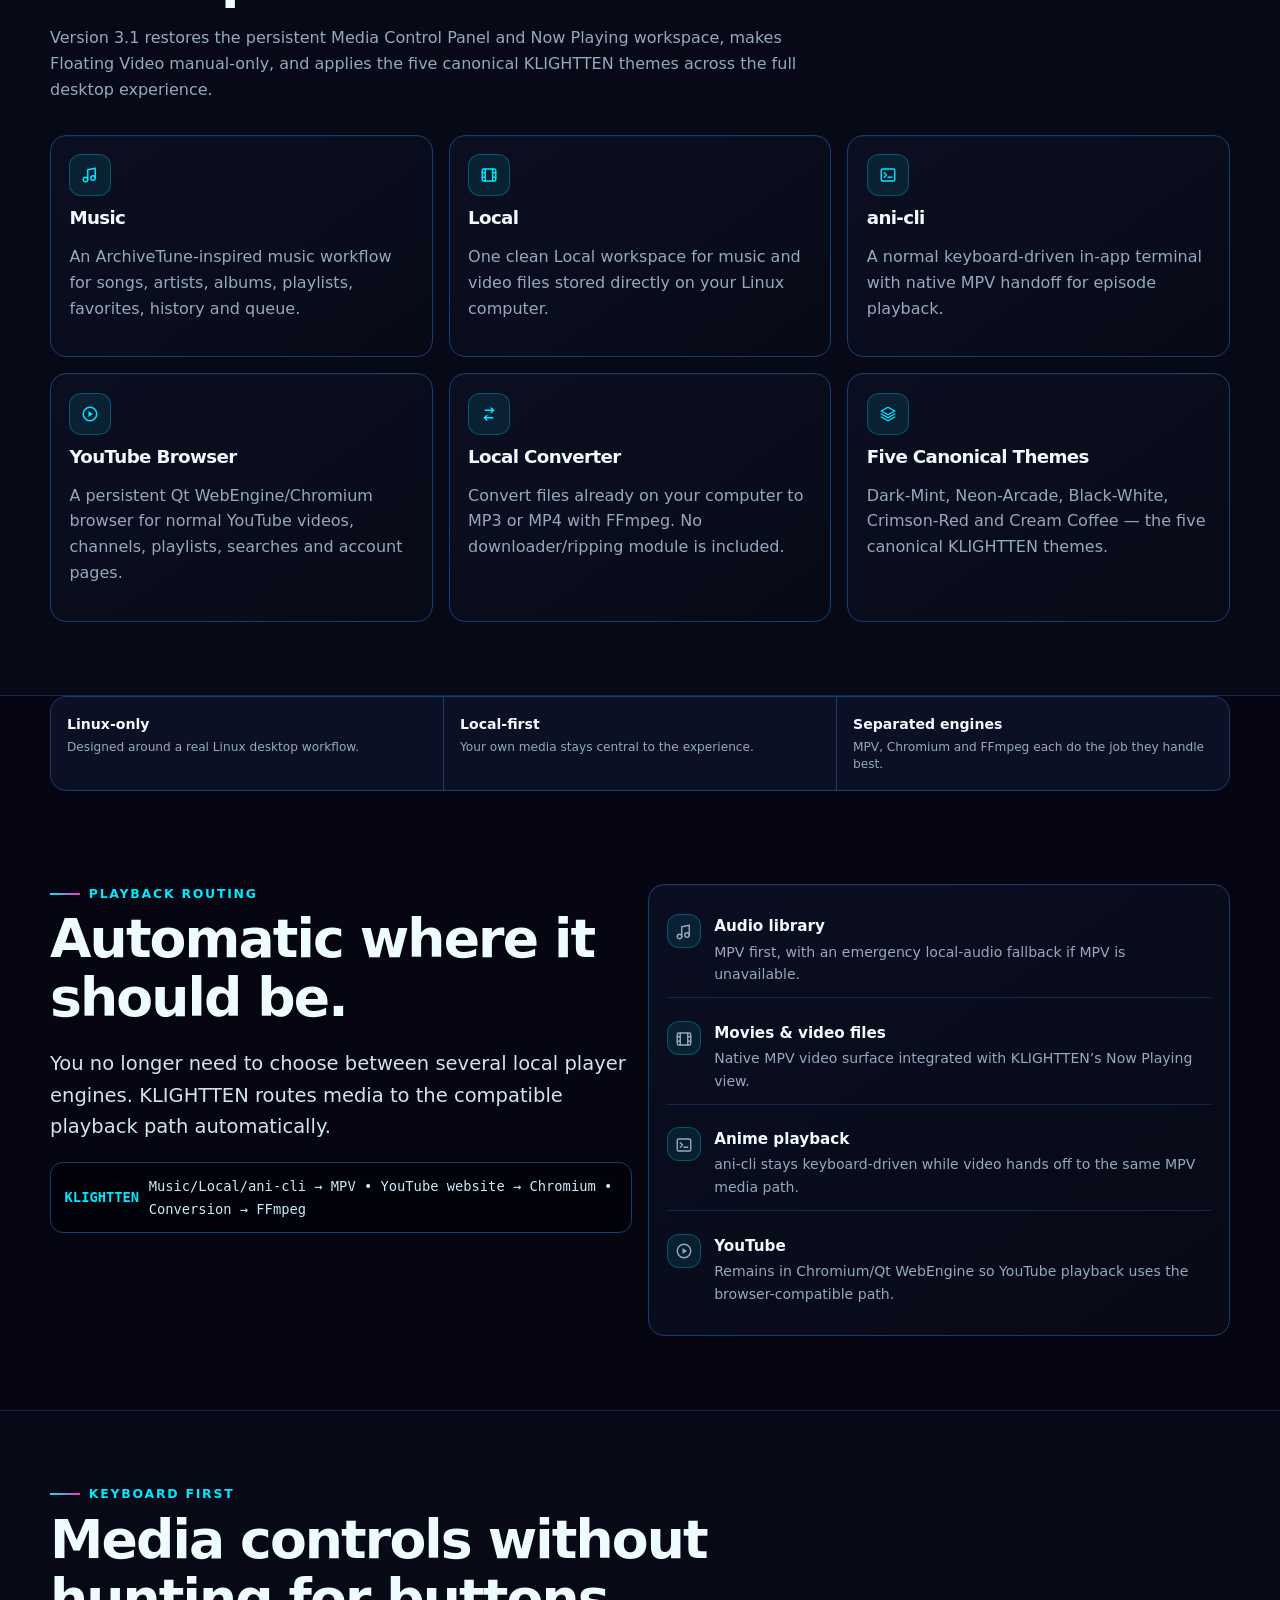
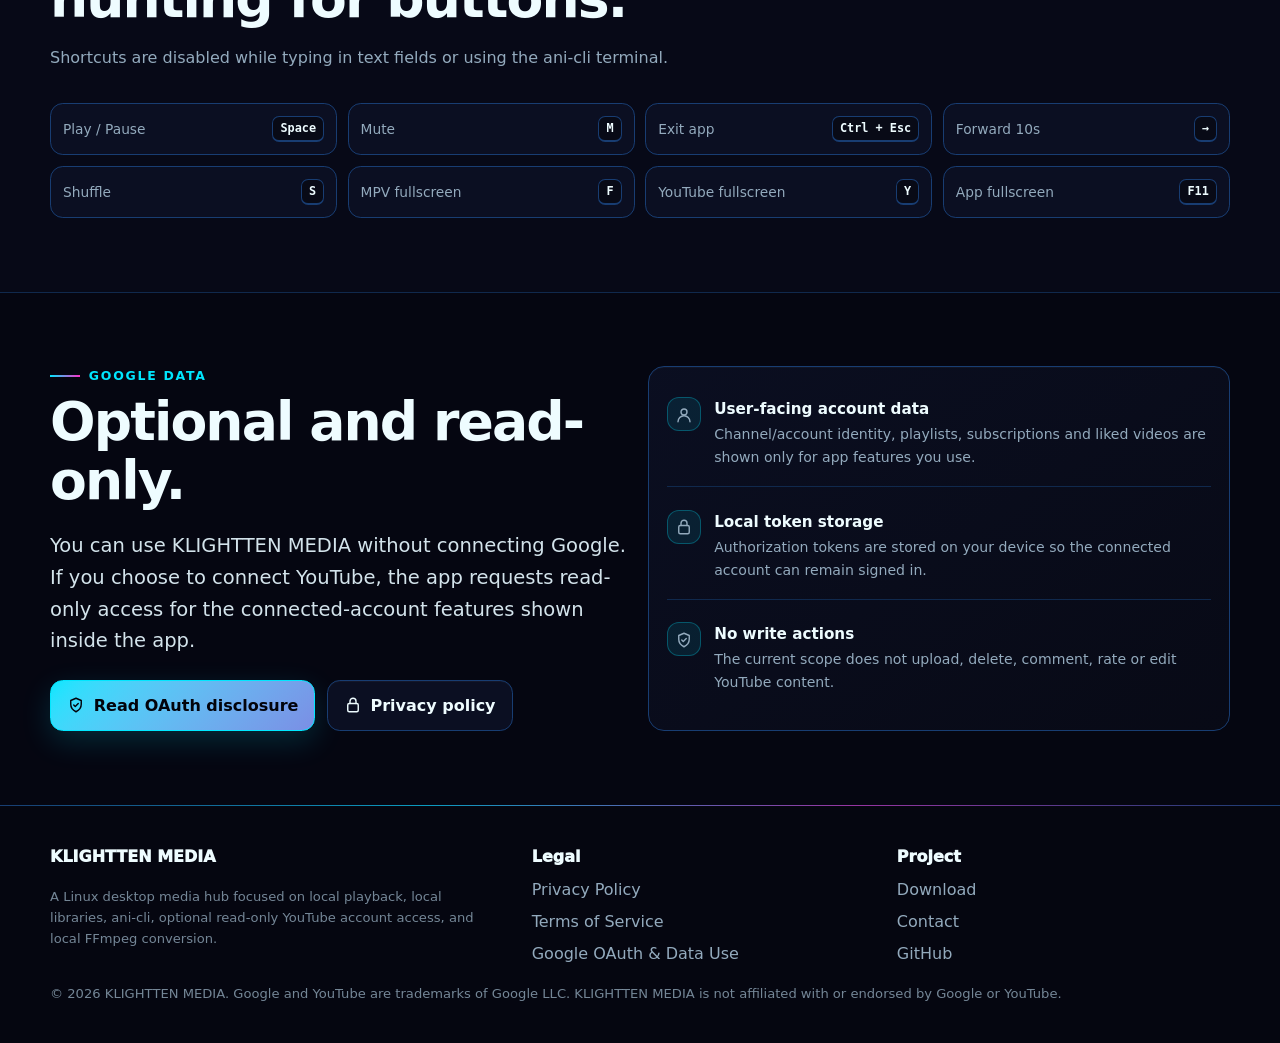
==== commit 03ff389f: "Polish KLIGHTTEN MEDIA 3.1 public website" ====
--- a/index.html
+++ b/index.html
@@ -1,5 +1,5 @@
 <!doctype html>
-<html lang="en" data-theme="dark-mint">
+<html lang="en" data-theme="neon-arcade">
 <head>
   <meta charset="utf-8">
   <meta name="viewport" content="width=device-width,initial-scale=1">
@@ -9,6 +9,13 @@
   <meta property="og:title" content="KLIGHTTEN MEDIA — Linux Desktop Media Hub">
   <meta property="og:description" content="KLIGHTTEN MEDIA 3.1 is a Linux-only media workspace with a music-first library, persistent YouTube browser, local media, ani-cli, MPV and FFmpeg.">
   <meta property="og:type" content="website">
+
+  <link rel="canonical" href="https://jardeleza0921.github.io/KLIGHTTEN-MEDIA-SITE/">
+  <meta property="og:url" content="https://jardeleza0921.github.io/KLIGHTTEN-MEDIA-SITE/">
+  <meta property="og:image" content="https://jardeleza0921.github.io/KLIGHTTEN-MEDIA-SITE/assets/logo-brand.png">
+  <meta property="og:image:alt" content="KLIGHTTEN MEDIA Neon-Arcade logo">
+  <meta name="twitter:card" content="summary_large_image">
+  <meta name="twitter:image" content="https://jardeleza0921.github.io/KLIGHTTEN-MEDIA-SITE/assets/logo-brand.png">
   <title>KLIGHTTEN MEDIA — Linux Desktop Media Hub</title>
   <link rel="icon" href="assets/logo.svg" type="image/svg+xml">
   <link rel="stylesheet" href="assets/style.css">
@@ -26,11 +33,11 @@
           <span data-icon="palette"></span><span data-theme-label>Neon Arcade</span>
         </button>
         <div class="theme-menu" data-theme-menu role="radiogroup" aria-label="Website theme">
-          <button class="theme-option" type="button" data-theme-option="dark-mint" role="radio" aria-checked="true"><span class="theme-swatch" style="background:linear-gradient(135deg,#59f0b2,#b7ffe0)"></span><span><strong>Dark-Mint</strong><small>Canonical KLIGHTTEN</small></span><span>01</span></button>
-          <button class="theme-option" type="button" data-theme-option="neon-arcade" role="radio" aria-checked="false"><span class="theme-swatch" style="background:linear-gradient(135deg,#00e7ff,#ff2ec8)"></span><span><strong>Neon-Arcade</strong><small>// = ^ w ^ = )</small></span><span>02</span></button>
-          <button class="theme-option" type="button" data-theme-option="black-white" role="radio" aria-checked="false"><span class="theme-swatch" style="background:linear-gradient(135deg,#f5f5f5,#333)"></span><span><strong>Black-White</strong><small>Canonical KLIGHTTEN</small></span><span>03</span></button>
-          <button class="theme-option" type="button" data-theme-option="crimson-red" role="radio" aria-checked="false"><span class="theme-swatch" style="background:linear-gradient(135deg,#e11d48,#ff667f)"></span><span><strong>Crimson-Red</strong><small>Canonical KLIGHTTEN</small></span><span>04</span></button>
-          <button class="theme-option" type="button" data-theme-option="cream-coffee" role="radio" aria-checked="false"><span class="theme-swatch" style="background:linear-gradient(135deg,#ead4b0,#a8754f)"></span><span><strong>Cream Coffee</strong><small>Canonical KLIGHTTEN</small></span><span>05</span></button>
+          <button class="theme-option" type="button" data-theme-option="dark-mint" role="radio" aria-checked="false"><span class="theme-swatch" style="background:linear-gradient(135deg,#59f0b2,#b7ffe0)"></span><span><strong>Dark-Mint</strong><small>Bunny</small></span><span>01</span></button>
+          <button class="theme-option" type="button" data-theme-option="neon-arcade" role="radio" aria-checked="true"><span class="theme-swatch" style="background:linear-gradient(135deg,#00e7ff,#ff2ec8)"></span><span><strong>Neon-Arcade</strong><small>Cat • // = ^ w ^ = )</small></span><span>02</span></button>
+          <button class="theme-option" type="button" data-theme-option="black-white" role="radio" aria-checked="false"><span class="theme-swatch" style="background:linear-gradient(135deg,#f5f5f5,#333)"></span><span><strong>Black-White</strong><small>Wolf</small></span><span>03</span></button>
+          <button class="theme-option" type="button" data-theme-option="crimson-red" role="radio" aria-checked="false"><span class="theme-swatch" style="background:linear-gradient(135deg,#e11d48,#ff667f)"></span><span><strong>Crimson-Red</strong><small>Fox</small></span><span>04</span></button>
+          <button class="theme-option" type="button" data-theme-option="cream-coffee" role="radio" aria-checked="false"><span class="theme-swatch" style="background:linear-gradient(135deg,#ead4b0,#a8754f)"></span><span><strong>Cream Coffee</strong><small>Dog</small></span><span>05</span></button>
         </div>
       </div>
       <button class="menu-btn" type="button" data-menu-button aria-label="Open navigation" aria-expanded="false"><span data-icon="menu"></span></button>
@@ -41,47 +48,91 @@
 <section class="hero">
   <div class="container hero-grid">
     <div data-reveal>
-      <div class="eyebrow">Linux Desktop Media Hub</div>
-      <h1><span class="gradient-text">One media space.</span><br>Built for Linux.</h1>
-      <p class="lead">KLIGHTTEN MEDIA brings Music, the full YouTube website, Local music/video, ani-cli, queues and local FFmpeg conversion into one Linux desktop workspace.</p>
+      <div class="eyebrow">Klightten Industries • Linux-first media</div>
+      <h1><span class="gradient-text">Your media.</span><br>One Linux workspace.</h1>
+      <p class="lead">Music, YouTube, local files, ani-cli, MPV playback and FFmpeg conversion — organized into one focused desktop experience instead of a pile of separate tools.</p>
       <div class="actions">
         <a class="btn primary" href="download/"><span data-icon="download"></span><span>Download 3.1</span></a>
-        <a class="btn" href="oauth/"><span data-icon="shield"></span><span>OAuth &amp; Data Use</span></a>
+        <a class="btn" href="#features"><span data-icon="layers"></span><span>Explore features</span></a>
         <a class="btn" data-github data-github-label="GitHub link not configured" aria-disabled="true"><span data-icon="github"></span><span>GitHub</span></a>
       </div>
       <div class="status-row">
-        <span class="pill version">Version 3.1.0</span>
-        <span class="pill">Automatic MPV routing</span>
+        <span class="pill version">v3.1.0 • verified</span>
+        <span class="pill">Linux only</span>
         <span class="pill">Local-first</span>
-        <span class="pill">No downloader module</span>
-      </div>
-    </div>
-    <div class="app-preview" data-reveal aria-label="Stylized preview of KLIGHTTEN MEDIA">
+        <span class="pill">No ripping/downloader module</span>
+      </div>
+    </div>
+    <div class="app-preview product-preview" data-reveal aria-label="Stylized KLIGHTTEN MEDIA desktop preview">
       <div class="preview-window">
-        <div class="preview-title"><div class="preview-brand">KLIGHTTEN MEDIA • 3.1</div><div class="preview-dots"><span></span><span></span><span></span></div></div>
-        <div class="preview-body">
-          <div class="preview-side"><span></span><span></span><span></span><span></span><span></span></div>
-          <div class="preview-main">
-            <div class="preview-search"></div>
-            <div class="preview-media"><div class="preview-play"><span data-icon="play"></span></div></div>
-            <div class="preview-controls"><div class="preview-control"></div><div class="preview-control"></div><div class="preview-progress"></div><div class="preview-control"></div></div>
+        <div class="preview-title">
+          <div class="preview-brand"><img src="assets/logo-256.png" alt=""> KLIGHTTEN MEDIA <span>3.1 • LINUX</span></div>
+          <div class="preview-dots"><span></span><span></span><span></span></div>
+        </div>
+        <div class="product-layout">
+          <aside class="product-side">
+            <div class="product-side-brand"><img src="assets/logo-256.png" alt=""><strong>KLIGHTTEN<br>MEDIA</strong></div>
+            <span class="product-nav active">⌂ <b>Home</b></span>
+            <span class="product-nav">♫ <b>Music</b></span>
+            <span class="product-nav">▶ <b>YouTube</b></span>
+            <span class="product-nav">▱ <b>Local</b></span>
+            <span class="product-nav">◫ <b>Anime</b></span>
+            <span class="product-nav">⚙ <b>Settings</b></span>
+          </aside>
+          <div class="product-main">
+            <div class="product-topline"><span>NOW PLAYING</span><span class="tiny-pill">LOCAL • MPV</span></div>
+            <div class="product-now">
+              <div class="product-art"><img src="assets/logo-256.png" alt=""></div>
+              <div class="product-track">
+                <strong>KLIGHTTEN MEDIA</strong>
+                <span>One media workspace • Linux</span>
+                <div class="wave-bars" aria-hidden="true">
+                  <i></i><i></i><i></i><i></i><i></i><i></i><i></i><i></i><i></i><i></i><i></i><i></i><i></i>
+                </div>
+              </div>
+            </div>
+            <div class="product-progress"><span></span></div>
+            <div class="product-controls">
+              <button type="button" tabindex="-1">↶</button>
+              <button class="play-control" type="button" tabindex="-1">▶</button>
+              <button type="button" tabindex="-1">↷</button>
+              <div class="product-volume">VOL ━━━━━ 82%</div>
+            </div>
+            <div class="product-source-grid">
+              <span><b>Music</b><small>Library + queue</small></span>
+              <span><b>YouTube</b><small>Chromium</small></span>
+              <span><b>Local</b><small>MPV</small></span>
+              <span><b>Anime</b><small>ani-cli</small></span>
+            </div>
           </div>
         </div>
+        <div class="product-footer"><span>MEDIA CONTROL</span><span>Float Video: manual</span><span>F • Y • F11</span></div>
       </div>
     </div>
   </div>
 </section>
 
 <section class="section brand-section">
-<div class="container brand-showcase" data-reveal>
-<img src="assets/logo-brand.png" alt="KLIGHTTEN MEDIA canonical Neon-Arcade logo">
-<div><div class="eyebrow">Canonical Branding</div><h2>Klightten Media, unmistakably KLIGHTTEN.</h2>
-<p class="lead">Neon-Arcade background, black cat mark, black-and-white reading waveform, and the Klightten Media wordmark.</p></div>
-</div></section>
-
-<section class="section alt">
+  <div class="container brand-showcase" data-reveal>
+    <div class="brand-image-wrap"><img src="assets/logo-brand.png" alt="KLIGHTTEN MEDIA canonical Neon-Arcade logo"></div>
+    <div>
+      <div class="eyebrow">Canonical identity</div>
+      <h2>Neon-Arcade at the center. Five themes across KLIGHTTEN.</h2>
+      <p class="lead">The Media identity keeps the approved black cat mark and black-white reading waveform on a Neon-Arcade background, while the interface can switch across the five canonical KLIGHTTEN themes.</p>
+      <div class="theme-token-row" aria-label="Canonical KLIGHTTEN themes">
+        <span class="theme-token mint"><b>Bunny</b><small>Dark-Mint</small></span>
+        <span class="theme-token neon"><b>Cat</b><small>Neon-Arcade</small></span>
+        <span class="theme-token mono"><b>Wolf</b><small>Black-White</small></span>
+        <span class="theme-token red"><b>Fox</b><small>Crimson-Red</small></span>
+        <span class="theme-token coffee"><b>Dog</b><small>Cream Coffee</small></span>
+      </div>
+    </div>
+  </div>
+</section>
+
+<section class="section alt" id="features">
   <div class="container">
-    <div class="section-head" data-reveal><div class="eyebrow">Version 3.1</div><h2>A clearer Linux media workspace.</h2><p>Version 3.1 separates Music, YouTube, Local files and Anime into focused workspaces, adds a persistent YouTube browser, and standardizes KLIGHTTEN's Linux keyboard and theme system.</p></div>
+    <div class="section-head" data-reveal><div class="eyebrow">Version 3.1</div><h2>A clearer Linux media workspace.</h2><p>Version 3.1 restores the persistent Media Control Panel and Now Playing workspace, makes Floating Video manual-only, and applies the five canonical KLIGHTTEN themes across the full desktop experience.</p></div>
     <div class="grid-3">
       <article class="card feature" data-reveal><div class="feature-icon"><span data-icon="music"></span></div><h3>Music</h3><p>An ArchiveTune-inspired music workflow for songs, artists, albums, playlists, favorites, history and queue.</p></article>
       <article class="card feature" data-reveal><div class="feature-icon"><span data-icon="film"></span></div><h3>Local</h3><p>One clean Local workspace for music and video files stored directly on your Linux computer.</p></article>
@@ -90,6 +141,14 @@
       <article class="card feature" data-reveal><div class="feature-icon"><span data-icon="convert"></span></div><h3>Local Converter</h3><p>Convert files already on your computer to MP3 or MP4 with FFmpeg. No downloader/ripping module is included.</p></article>
       <article class="card feature" data-reveal><div class="feature-icon"><span data-icon="layers"></span></div><h3>Five Canonical Themes</h3><p>Dark-Mint, Neon-Arcade, Black-White, Crimson-Red and Cream Coffee — the five canonical KLIGHTTEN themes.</p></article>
     </div>
+  </div>
+</section>
+
+<section class="value-strip">
+  <div class="container value-grid" data-reveal>
+    <div><strong>Linux-only</strong><span>Designed around a real Linux desktop workflow.</span></div>
+    <div><strong>Local-first</strong><span>Your own media stays central to the experience.</span></div>
+    <div><strong>Separated engines</strong><span>MPV, Chromium and FFmpeg each do the job they handle best.</span></div>
   </div>
 </section>
 
--- a/assets/style.css
+++ b/assets/style.css
@@ -190,3 +190,212 @@
 .brand-showcase{display:grid;grid-template-columns:minmax(240px,390px) 1fr;gap:2.2rem;align-items:center}
 .brand-showcase>img{width:100%;border-radius:1.25rem;border:1px solid var(--line);box-shadow:var(--shadow),0 0 55px var(--glow)}
 @media(max-width:780px){.brand-showcase{grid-template-columns:1fr}.brand-showcase>img{max-width:420px;margin:auto}}
+
+
+/* ==========================================================
+   KLIGHTTEN MEDIA 3.1 — polished public-site layer
+   ========================================================== */
+
+:root{
+  --radius-sm:.72rem;
+  --radius-md:1rem;
+  --radius-lg:1.35rem;
+}
+
+html{scroll-padding-top:88px}
+body{min-height:100vh;overflow-x:hidden}
+body::before{
+  content:"";
+  position:fixed;
+  inset:0;
+  pointer-events:none;
+  z-index:-1;
+  opacity:.34;
+  background-image:
+    linear-gradient(color-mix(in srgb,var(--accent) 3.5%,transparent) 1px,transparent 1px),
+    linear-gradient(90deg,color-mix(in srgb,var(--accent-2) 3.5%,transparent) 1px,transparent 1px);
+  background-size:52px 52px;
+  mask-image:linear-gradient(to bottom,rgba(0,0,0,.72),transparent 66%);
+}
+
+::selection{background:color-mix(in srgb,var(--accent) 68%,var(--accent-2));color:#050505}
+*{scrollbar-width:thin;scrollbar-color:var(--line) var(--bg)}
+a,button{outline:none}
+a:focus-visible,button:focus-visible,[tabindex]:focus-visible{
+  box-shadow:0 0 0 3px color-mix(in srgb,var(--accent) 34%,transparent);
+  border-radius:.55rem;
+}
+
+.site-header{
+  box-shadow:0 1px 0 color-mix(in srgb,var(--line-soft) 74%,transparent),0 10px 40px rgba(0,0,0,.12);
+}
+.brand img{
+  width:42px;height:42px;
+  border-radius:.7rem;
+  box-shadow:0 0 0 1px color-mix(in srgb,var(--accent) 28%,transparent),0 0 24px var(--glow);
+}
+.brand span{font-size:.92rem}
+.nav-links a{position:relative}
+.nav-links a[aria-current="page"]::after{
+  content:"";position:absolute;left:.7rem;right:.7rem;bottom:.25rem;height:2px;border-radius:99px;
+  background:linear-gradient(90deg,var(--accent),var(--accent-2))
+}
+
+.hero{position:relative;padding-top:6.3rem}
+.hero::after{
+  content:"";position:absolute;left:50%;top:7%;width:min(700px,80vw);height:420px;transform:translateX(-20%);
+  background:radial-gradient(circle,color-mix(in srgb,var(--accent-2) 13%,transparent),transparent 66%);
+  filter:blur(18px);pointer-events:none;z-index:-1
+}
+.hero .lead{max-width:690px}
+.hero h1{max-width:830px}
+.actions .btn{box-shadow:inset 0 1px 0 rgba(255,255,255,.035)}
+.btn.primary{
+  background:linear-gradient(135deg,var(--accent),color-mix(in srgb,var(--accent) 52%,var(--accent-2)));
+  box-shadow:0 10px 30px color-mix(in srgb,var(--accent) 16%,transparent);
+}
+.btn.primary:hover{transform:translateY(-2px);box-shadow:0 14px 38px color-mix(in srgb,var(--accent) 22%,transparent)}
+.pill{backdrop-filter:blur(8px)}
+.pill.version{font-weight:800}
+
+.product-preview{
+  transform:perspective(1200px) rotateY(-3deg) rotateX(1deg);
+  position:relative;
+}
+.product-preview::before{
+  content:"";
+  position:absolute;
+  inset:-1px;
+  border-radius:inherit;
+  padding:1px;
+  background:linear-gradient(135deg,color-mix(in srgb,var(--accent) 72%,transparent),transparent 44%,color-mix(in srgb,var(--accent-2) 56%,transparent));
+  -webkit-mask:linear-gradient(#000 0 0) content-box,linear-gradient(#000 0 0);
+  -webkit-mask-composite:xor;
+  mask-composite:exclude;
+  pointer-events:none;
+}
+.preview-brand{display:flex;align-items:center;gap:.45rem}
+.preview-brand img{width:20px;height:20px;border-radius:.35rem}
+.preview-brand span{color:var(--muted);font-weight:700;margin-left:.15rem}
+.product-layout{display:grid;grid-template-columns:118px 1fr;min-height:390px}
+.product-side{
+  padding:.85rem .65rem;border-right:1px solid var(--line-soft);background:color-mix(in srgb,var(--bg-soft) 84%,transparent);
+  display:flex;flex-direction:column;gap:.38rem
+}
+.product-side-brand{display:flex;align-items:center;gap:.5rem;margin-bottom:.55rem;padding:.25rem}
+.product-side-brand img{width:32px;height:32px;border-radius:.48rem}
+.product-side-brand strong{font-size:.62rem;line-height:1.15;letter-spacing:.07em}
+.product-nav{
+  display:flex;align-items:center;gap:.45rem;padding:.48rem .52rem;border-radius:.55rem;color:var(--muted);
+  font-size:.68rem;border:1px solid transparent
+}
+.product-nav.active{color:var(--text);background:color-mix(in srgb,var(--accent) 9%,transparent);border-color:color-mix(in srgb,var(--accent) 30%,transparent)}
+.product-main{padding:1rem;display:flex;flex-direction:column;gap:.8rem;min-width:0}
+.product-topline{display:flex;justify-content:space-between;gap:.6rem;align-items:center;font-size:.67rem;font-weight:900;letter-spacing:.1em;color:var(--muted)}
+.tiny-pill{border:1px solid var(--line);border-radius:999px;padding:.24rem .45rem;color:var(--accent);font-size:.58rem}
+.product-now{
+  display:grid;grid-template-columns:86px 1fr;gap:1rem;align-items:center;padding:1rem;
+  border:1px solid var(--line);border-radius:1rem;
+  background:
+    radial-gradient(circle at 10% 20%,color-mix(in srgb,var(--accent) 10%,transparent),transparent 12rem),
+    color-mix(in srgb,var(--surface) 92%,transparent)
+}
+.product-art img{width:86px;height:86px;border-radius:1rem;box-shadow:0 12px 28px rgba(0,0,0,.28)}
+.product-track{min-width:0}
+.product-track strong{display:block;font-size:1rem;letter-spacing:.02em}
+.product-track>span{display:block;color:var(--muted);font-size:.72rem;margin-top:.2rem}
+.wave-bars{height:48px;display:flex;align-items:center;gap:4px;margin-top:.65rem;overflow:hidden}
+.wave-bars i{display:block;width:4px;border-radius:8px;background:linear-gradient(to top,var(--accent),var(--accent-2));opacity:.92}
+.wave-bars i:nth-child(1),.wave-bars i:nth-child(13){height:12px}
+.wave-bars i:nth-child(2),.wave-bars i:nth-child(12){height:24px}
+.wave-bars i:nth-child(3),.wave-bars i:nth-child(11){height:38px}
+.wave-bars i:nth-child(4),.wave-bars i:nth-child(10){height:20px}
+.wave-bars i:nth-child(5),.wave-bars i:nth-child(9){height:31px}
+.wave-bars i:nth-child(6),.wave-bars i:nth-child(8){height:44px}
+.wave-bars i:nth-child(7){height:28px;background:#fff}
+.product-progress{height:5px;border-radius:99px;background:var(--line-soft);overflow:hidden}
+.product-progress span{display:block;width:62%;height:100%;border-radius:inherit;background:linear-gradient(90deg,var(--accent),var(--accent-2))}
+.product-controls{display:flex;align-items:center;gap:.5rem}
+.product-controls button{
+  width:34px;height:34px;border-radius:.65rem;border:1px solid var(--line);background:var(--surface);color:var(--text);pointer-events:none
+}
+.product-controls .play-control{background:var(--accent);color:var(--accent-fg);border-color:var(--accent);font-size:.72rem}
+.product-volume{margin-left:auto;font:700 .58rem "DejaVu Sans Mono",monospace;color:var(--muted)}
+.product-source-grid{display:grid;grid-template-columns:repeat(4,1fr);gap:.45rem}
+.product-source-grid>span{display:flex;flex-direction:column;padding:.55rem;border:1px solid var(--line-soft);border-radius:.65rem;background:var(--bg-soft);min-width:0}
+.product-source-grid b{font-size:.66rem}
+.product-source-grid small{font-size:.56rem;color:var(--muted);white-space:nowrap;overflow:hidden;text-overflow:ellipsis}
+.product-footer{
+  min-height:38px;border-top:1px solid var(--line-soft);background:var(--surface);
+  display:flex;align-items:center;justify-content:space-between;gap:.5rem;padding:0 .8rem;
+  color:var(--muted);font-size:.58rem;font-weight:800;letter-spacing:.06em
+}
+
+.brand-section{padding-top:3.8rem}
+.brand-showcase{
+  padding:1.25rem;
+  border:1px solid var(--line);
+  border-radius:1.35rem;
+  background:
+    linear-gradient(135deg,color-mix(in srgb,var(--surface) 94%,transparent),color-mix(in srgb,var(--bg-soft) 94%,transparent));
+  box-shadow:var(--shadow),0 0 70px var(--glow);
+}
+.brand-image-wrap{position:relative}
+.brand-image-wrap::after{
+  content:"";position:absolute;inset:10% -4% -5% 8%;z-index:-1;border-radius:1.4rem;
+  background:linear-gradient(135deg,var(--accent),var(--accent-2));filter:blur(42px);opacity:.16
+}
+.brand-image-wrap img{width:100%;border-radius:1rem}
+.theme-token-row{display:flex;flex-wrap:wrap;gap:.5rem;margin-top:1.25rem}
+.theme-token{min-width:112px;display:flex;flex-direction:column;gap:.05rem;padding:.55rem .65rem;border-radius:.7rem;border:1px solid var(--line);background:var(--bg-soft)}
+.theme-token b{font-size:.72rem}.theme-token small{font-size:.62rem;color:var(--muted)}
+.theme-token::before{content:"";width:32px;height:4px;border-radius:99px;margin-bottom:.25rem;background:var(--accent)}
+.theme-token.mint::before{background:#59f0b2}.theme-token.neon::before{background:linear-gradient(90deg,#00e7ff,#ff2ec8)}
+.theme-token.mono::before{background:linear-gradient(90deg,#fff,#555)}.theme-token.red::before{background:#e11d48}.theme-token.coffee::before{background:#c79a70}
+
+.value-strip{padding:0 0 1.2rem}
+.value-grid{
+  display:grid;grid-template-columns:repeat(3,1fr);gap:1px;overflow:hidden;border:1px solid var(--line);border-radius:1rem;
+  background:var(--line)
+}
+.value-grid>div{padding:1rem;background:color-mix(in srgb,var(--surface) 96%,transparent)}
+.value-grid strong{display:block;font-size:.88rem;margin-bottom:.18rem}
+.value-grid span{display:block;color:var(--muted);font-size:.76rem;line-height:1.45}
+
+.card{box-shadow:inset 0 1px 0 color-mix(in srgb,var(--text) 3%,transparent)}
+.card.feature{position:relative;overflow:hidden}
+.card.feature::after{
+  content:"";position:absolute;left:0;right:0;bottom:0;height:2px;transform:scaleX(0);transform-origin:left;
+  background:linear-gradient(90deg,var(--accent),var(--accent-2));transition:transform .18s ease
+}
+.card.feature:hover::after{transform:scaleX(1)}
+
+.verify-card{display:grid;grid-template-columns:1fr minmax(280px,.8fr);gap:1rem;align-items:center;margin-top:1rem}
+.verify-card pre{margin:0}
+.contact-grid .card{min-height:250px;display:flex;flex-direction:column}
+.contact-grid .actions{margin-top:auto}
+
+.site-footer{position:relative}
+.site-footer::before{
+  content:"";position:absolute;left:0;right:0;top:-1px;height:1px;
+  background:linear-gradient(90deg,transparent,var(--accent),var(--accent-2),transparent);opacity:.55
+}
+
+@media(max-width:980px){
+  .product-preview{transform:none}
+  .product-layout{grid-template-columns:98px 1fr}
+  .product-source-grid{grid-template-columns:1fr 1fr}
+  .value-grid{grid-template-columns:1fr}
+}
+@media(max-width:680px){
+  .hero{padding-top:4.6rem}
+  .product-layout{grid-template-columns:1fr}
+  .product-side{display:none}
+  .product-now{grid-template-columns:66px 1fr}
+  .product-art img{width:66px;height:66px}
+  .product-footer{flex-wrap:wrap;padding:.55rem .7rem}
+  .product-source-grid{grid-template-columns:1fr 1fr}
+  .brand-showcase{padding:.85rem}
+  .theme-token{flex:1 1 130px}
+  .verify-card{grid-template-columns:1fr}
+}
